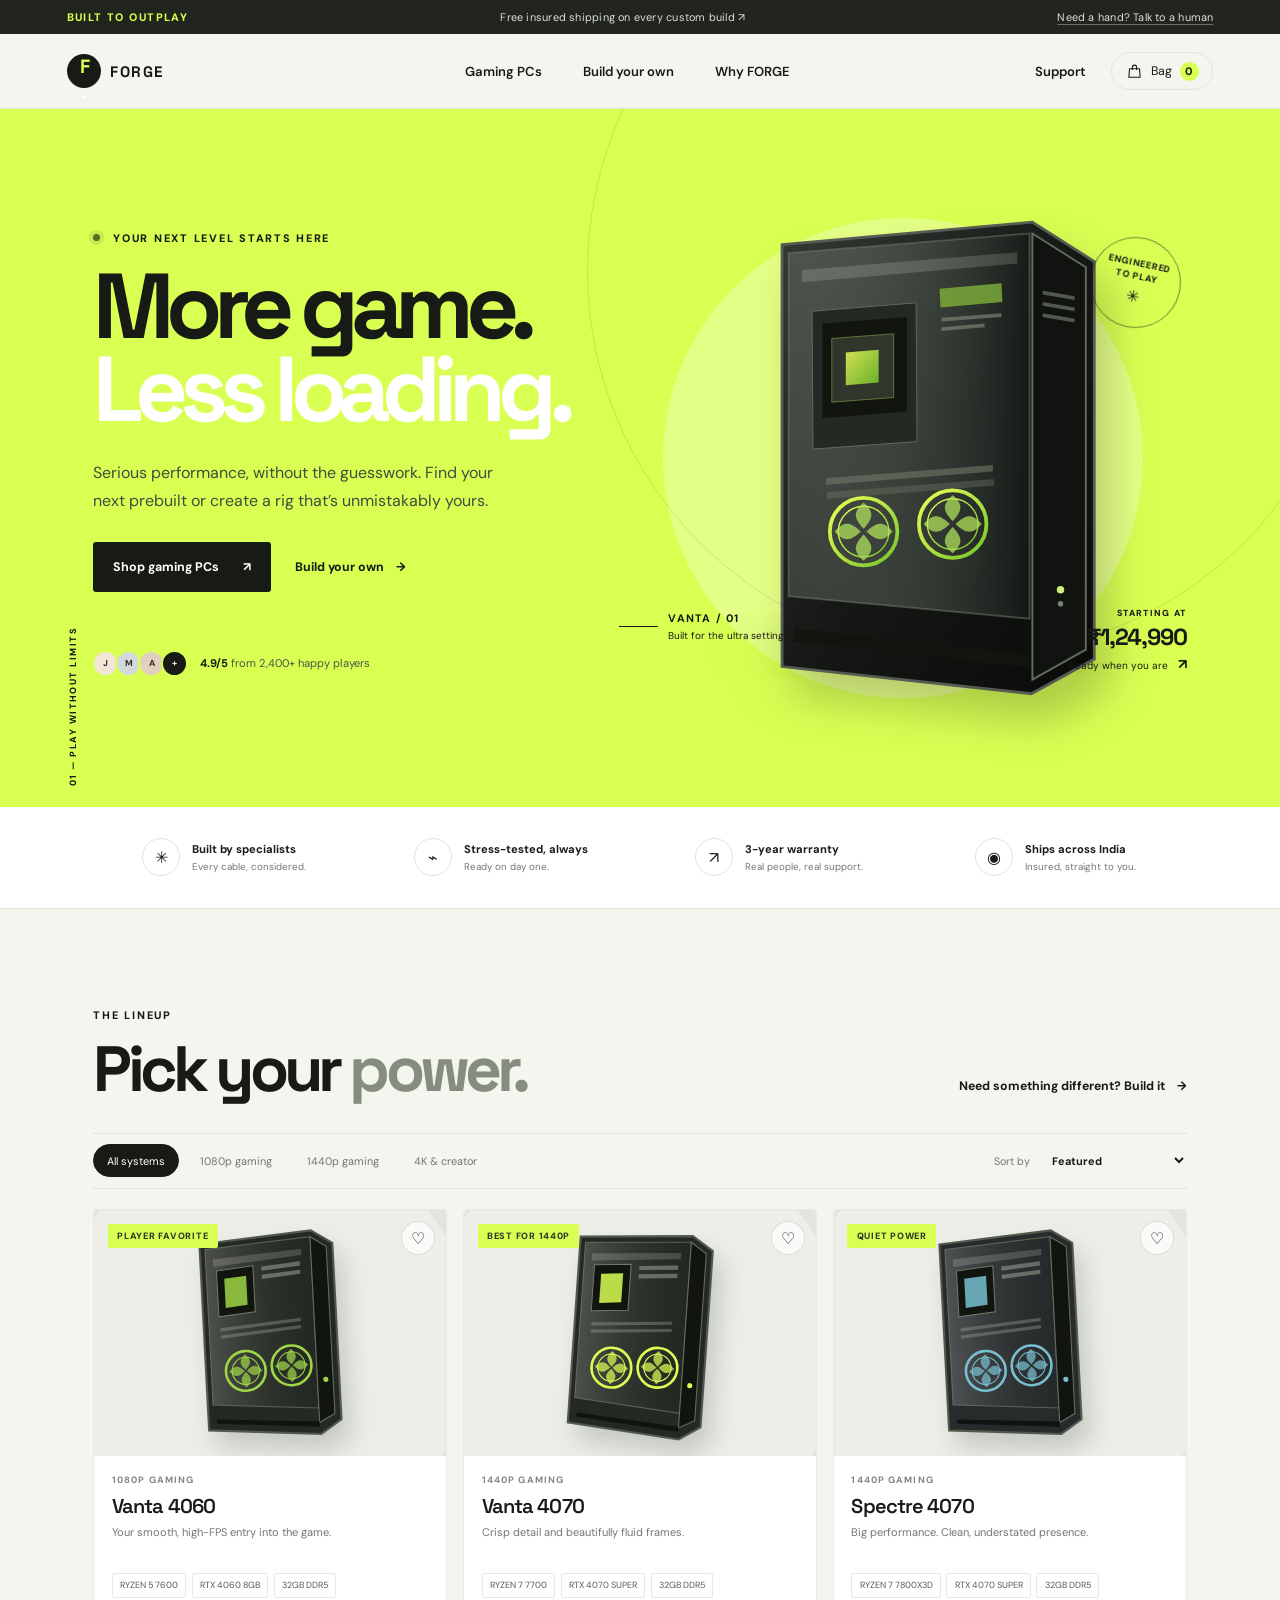
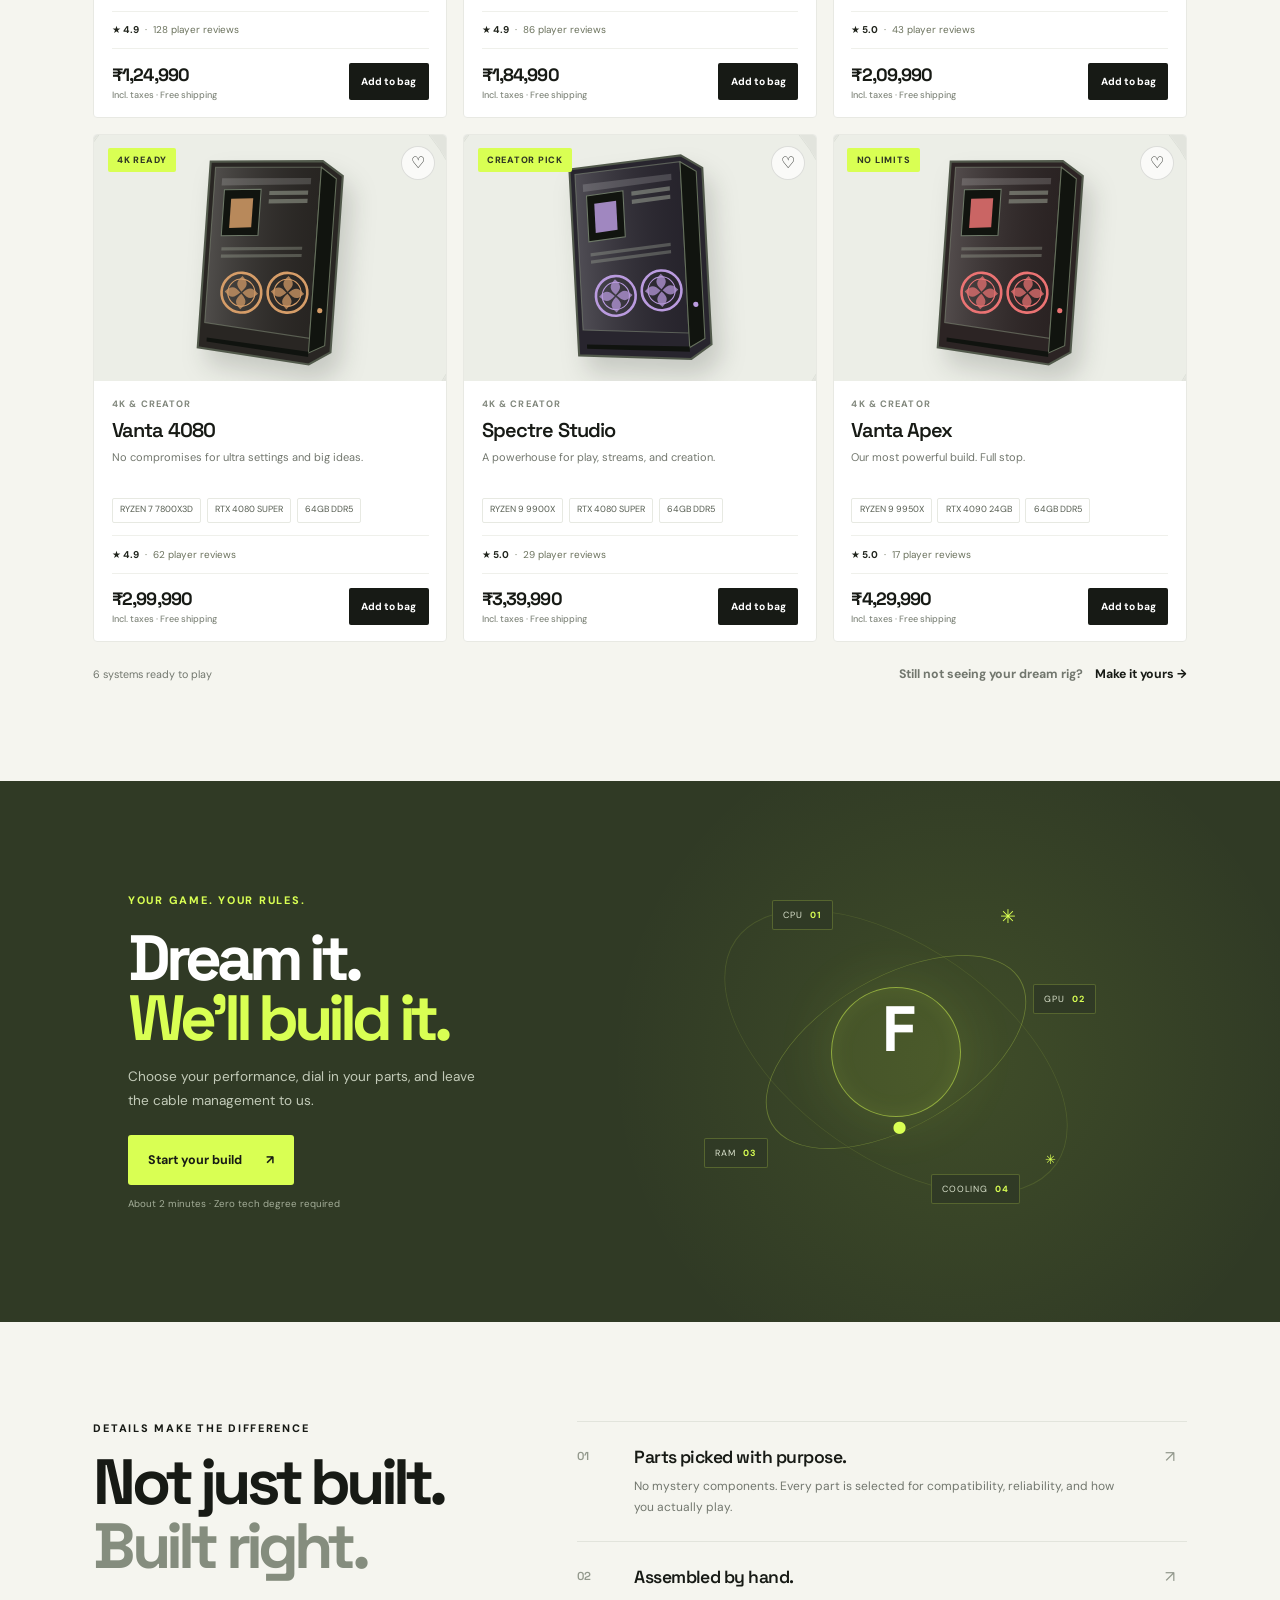
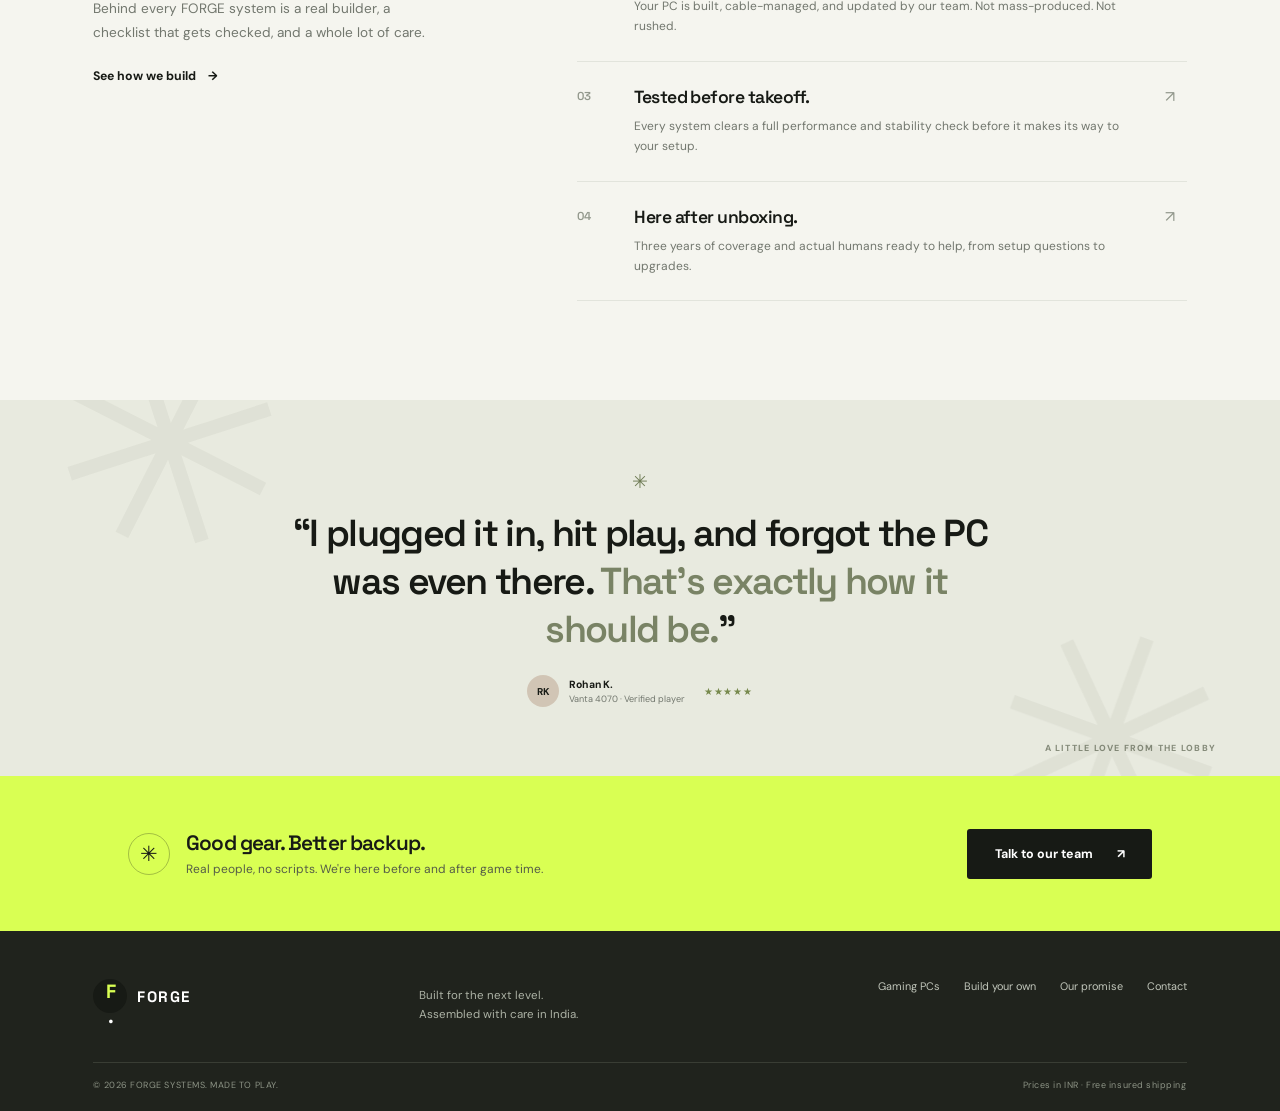
==== index.html @ 1b3af456 "Build FORGE custom PC storefront Co-authored-by: Copilot App <223556219+Copilot@users.noreply.github" ====
<!doctype html>
<html lang="en">
  <head>
    <meta charset="utf-8" />
    <meta name="viewport" content="width=device-width, initial-scale=1" />
    <meta name="theme-color" content="#10110f" />
    <meta name="description" content="Find your next-level gaming PC. Shop hand-built rigs or configure a custom build, expertly assembled and ready to play." />
    <title>FORGE — PCs built for your next level</title>
    <link rel="preconnect" href="https://fonts.googleapis.com" />
    <link rel="preconnect" href="https://fonts.gstatic.com" crossorigin />
    <link href="https://fonts.googleapis.com/css2?family=DM+Sans:wght@400;500;600;700;800&family=Space+Grotesk:wght@400;500;600;700&display=swap" rel="stylesheet" />
    <link rel="stylesheet" href="styles.css" />
    <script src="script.js" defer></script>
  </head>
  <body>
    <a class="skip-link" href="#main">Skip to content</a>
    <div class="announcement">
      <span>BUILT TO OUTPLAY</span>
      <span>Free insured shipping on every custom build <span aria-hidden="true">↗</span></span>
      <a href="#support">Need a hand? Talk to a human</a>
    </div>
    <header class="site-header">
      <div class="nav-shell">
        <a class="brand" href="#home" aria-label="Forge home"><span class="brand-symbol" aria-hidden="true">F<span>.</span></span><span>FORGE</span></a>
        <button class="menu-toggle icon-button" type="button" aria-expanded="false" aria-controls="primary-nav" aria-label="Open navigation"><span></span><span></span></button>
        <nav class="main-nav" id="primary-nav" aria-label="Main navigation">
          <a href="#systems">Gaming PCs</a>
          <a href="#builder">Build your own</a>
          <a href="#why-forge">Why FORGE</a>
        </nav>
        <div class="nav-actions">
          <a class="nav-support" href="#support">Support</a>
          <button class="cart-trigger" type="button" aria-label="Open shopping bag">
            <svg viewBox="0 0 24 24" aria-hidden="true"><path d="M5 8h14l1 12H4L5 8Z"/><path d="M9 9V6a3 3 0 0 1 6 0v3"/></svg>
            <span>Bag</span><span class="cart-count" aria-live="polite">0</span>
          </button>
        </div>
      </div>
    </header>

    <main id="main">
      <section class="hero" id="home">
        <div class="hero-copy">
          <p class="eyebrow"><span class="status-dot"></span> YOUR NEXT LEVEL STARTS HERE</p>
          <h1>More game.<br /><span>Less loading.</span></h1>
          <p class="hero-lead">Serious performance, without the guesswork. Find your next prebuilt or create a rig that’s unmistakably yours.</p>
          <div class="hero-actions">
            <a class="button button-dark" href="#systems">Shop gaming PCs <span aria-hidden="true">↗</span></a>
            <a class="text-link" href="#builder">Build your own <span aria-hidden="true">→</span></a>
          </div>
          <div class="hero-proof"><div class="avatar-stack" aria-hidden="true"><span>J</span><span>M</span><span>A</span><span>+</span></div><p><strong>4.9/5</strong> from 2,400+ happy players</p></div>
        </div>
        <div class="hero-art" aria-label="Illustration of the Forge Vanta gaming PC">
          <div class="art-stamp">ENGINEERED<br />TO PLAY<span>✳</span></div>
          <svg class="hero-tower" viewBox="0 0 550 560" role="img" aria-labelledby="tower-title">
            <title id="tower-title">A glass-sided gaming PC with vivid green-lit cooling fans</title>
            <defs>
              <linearGradient id="case" x1="0" x2="1" y1="0" y2="1"><stop stop-color="#363a35"/><stop offset=".5" stop-color="#151815"/><stop offset="1" stop-color="#090b09"/></linearGradient>
              <linearGradient id="glass" x1="0" x2="1"><stop stop-color="#a6b4a4" stop-opacity=".22"/><stop offset="1" stop-color="#151b17" stop-opacity=".72"/></linearGradient>
              <linearGradient id="glow" x1="0" x2="1" y1="0" y2="1"><stop stop-color="#efff57"/><stop offset="1" stop-color="#73c62b"/></linearGradient>
              <filter id="blur"><feGaussianBlur stdDeviation="24"/></filter>
            </defs>
            <ellipse cx="293" cy="480" rx="192" ry="28" fill="#99c832" opacity=".22" filter="url(#blur)"/>
            <g transform="translate(84 28)">
              <path d="M62 25 329 1l66 42v424l-67 37-266-29Z" fill="url(#case)" stroke="#565c53" stroke-width="3"/>
              <path d="m69 34 257-21v411L69 400Z" fill="url(#glass)" stroke="#778174" stroke-opacity=".48" stroke-width="2"/>
              <path d="m329 13 57 36v408l-57 32Z" fill="#10130f" stroke="#646b60" stroke-width="2"/>
              <path d="m83 52 230-19v12L83 65Z" fill="#e8f0df" opacity=".17"/>
              <path d="m94 96 111-9 1 148-111 8Z" fill="#232a24" stroke="#626d5f"/>
              <path d="m105 109 90-7v101l-90 7Z" fill="#11140f"/>
              <path d="m115 125 66-5v68l-66 5Z" fill="#30362b" stroke="#9cc352" stroke-opacity=".52"/>
              <path d="m130 140 35-3v35l-35 3Z" fill="url(#glow)" opacity=".85"/>
              <path d="m230 72 66-6 1 20-66 6Z" fill="#7fb23a" opacity=".8"/>
              <path d="m232 103 64-5v4l-64 5Zm0 10 46-4v4l-46 4Z" fill="#828b79" opacity=".62"/>
              <path d="m109 274 178-14v7l-178 14Z" fill="#777f6c" opacity=".55"/>
              <path d="m110 289 178-14v7l-178 14Z" fill="#777f6c" opacity=".35"/>
              <g fill="none" stroke="url(#glow)" stroke-width="4">
                <circle cx="149" cy="331" r="36"/><circle cx="149" cy="331" r="27" stroke-width="1.5"/>
                <circle cx="244" cy="323" r="36"/><circle cx="244" cy="323" r="27" stroke-width="1.5"/>
              </g>
              <g fill="#b4e65c" opacity=".72">
                <path d="M149 300c11 10 11 16 0 28-11-12-11-18 0-28Zm31 31c-10 11-16 11-28 0 12-11 18-11 28 0Zm-31 31c-11-10-11-16 0-28 11 12 11 18 0 28Zm-31-31c10-11 16-11 28 0-12 11-18 11-28 0Z"/>
                <path d="M244 292c11 10 11 16 0 28-11-12-11-18 0-28Zm31 31c-10 11-16 11-28 0 12-11 18-11 28 0Zm-31 31c-11-10-11-16 0-28 11 12 11 18 0 28Zm-31-31c10-11 16-11 28 0-12 11-18 11-28 0Z"/>
              </g>
              <path d="m340 74 34 6v4l-34-6Zm0 12 34 6v4l-34-6Zm0 12 34 6v4l-34-6Z" fill="#b7c2ad" opacity=".4"/>
              <circle cx="359" cy="393" r="4" fill="#ceef75"/><circle cx="359" cy="408" r="3" fill="#788071"/>
              <path d="m75 434 251 29v13L74 448Z" fill="#11140f"/>
            </g>
          </svg>
          <div class="hero-product-note"><span class="note-line"></span><div><strong>VANTA / 01</strong><small>Built for the ultra settings</small></div></div>
          <div class="hero-price"><small>STARTING AT</small><strong>₹1,24,990</strong><span>Ready when you are <b>↗</b></span></div>
        </div>
        <div class="hero-index" aria-hidden="true">01 — PLAY WITHOUT LIMITS</div>
      </section>

      <section class="benefits" aria-label="Shopping benefits">
        <div><span class="benefit-icon">✳</span><p><strong>Built by specialists</strong><small>Every cable, considered.</small></p></div>
        <div><span class="benefit-icon">⌁</span><p><strong>Stress-tested, always</strong><small>Ready on day one.</small></p></div>
        <div><span class="benefit-icon">↗</span><p><strong>3-year warranty</strong><small>Real people, real support.</small></p></div>
        <div><span class="benefit-icon">◉</span><p><strong>Ships across India</strong><small>Insured, straight to you.</small></p></div>
      </section>

      <section class="systems section-pad" id="systems">
        <div class="section-top">
          <div><p class="eyebrow">THE LINEUP</p><h2>Pick your <span>power.</span></h2></div>
          <a href="#builder" class="text-link">Need something different? Build it <span aria-hidden="true">→</span></a>
        </div>
        <div class="catalog-controls">
          <div class="filter-list" role="group" aria-label="Filter PCs by use">
            <button class="filter-chip is-active" type="button" data-filter="all" aria-pressed="true">All systems</button>
            <button class="filter-chip" type="button" data-filter="1080p" aria-pressed="false">1080p gaming</button>
            <button class="filter-chip" type="button" data-filter="1440p" aria-pressed="false">1440p gaming</button>
            <button class="filter-chip" type="button" data-filter="4k" aria-pressed="false">4K & creator</button>
          </div>
          <label class="sort-control">Sort by
            <select id="sort-products" aria-label="Sort products">
              <option value="featured">Featured</option><option value="price-low">Price: low to high</option><option value="price-high">Price: high to low</option>
            </select>
          </label>
        </div>
        <div class="product-grid" id="product-grid" aria-live="polite"></div>
        <div class="catalog-bottom"><span id="product-count"></span><a href="#builder" class="text-link">Still not seeing your dream rig? <strong>Make it yours →</strong></a></div>
      </section>

      <section class="builder-banner" id="builder">
        <div class="builder-copy"><p class="eyebrow">YOUR GAME. YOUR RULES.</p><h2>Dream it.<br /><span>We’ll build it.</span></h2><p>Choose your performance, dial in your parts, and leave the cable management to us.</p><button class="button button-lime" type="button" id="open-builder">Start your build <span aria-hidden="true">↗</span></button><small>About 2 minutes · Zero tech degree required</small></div>
        <div class="builder-visual" aria-hidden="true"><div class="builder-orbit orbit-a"></div><div class="builder-orbit orbit-b"></div><div class="builder-core">F<span>.</span></div><span class="orbit-label label-cpu">CPU <b>01</b></span><span class="orbit-label label-gpu">GPU <b>02</b></span><span class="orbit-label label-ram">RAM <b>03</b></span><span class="orbit-label label-cooling">COOLING <b>04</b></span><div class="builder-cross cross-a">✳</div><div class="builder-cross cross-b">✳</div></div>
      </section>

      <section class="why section-pad" id="why-forge">
        <div class="why-heading"><p class="eyebrow">DETAILS MAKE THE DIFFERENCE</p><h2>Not just built.<br /><span>Built right.</span></h2><p>Behind every FORGE system is a real builder, a checklist that gets checked, and a whole lot of care.</p><a class="text-link" href="#support">See how we build <span aria-hidden="true">→</span></a></div>
        <div class="why-steps">
          <article><span class="step-num">01</span><div><h3>Parts picked with purpose.</h3><p>No mystery components. Every part is selected for compatibility, reliability, and how you actually play.</p></div><span class="step-mark">↗</span></article>
          <article><span class="step-num">02</span><div><h3>Assembled by hand.</h3><p>Your PC is built, cable-managed, and updated by our team. Not mass-produced. Not rushed.</p></div><span class="step-mark">↗</span></article>
          <article><span class="step-num">03</span><div><h3>Tested before takeoff.</h3><p>Every system clears a full performance and stability check before it makes its way to your setup.</p></div><span class="step-mark">↗</span></article>
          <article><span class="step-num">04</span><div><h3>Here after unboxing.</h3><p>Three years of coverage and actual humans ready to help, from setup questions to upgrades.</p></div><span class="step-mark">↗</span></article>
        </div>
      </section>

      <section class="quote-band"><span class="quote-star">✳</span><blockquote>“I plugged it in, hit play, and forgot the PC was even there. <em>That’s exactly how it should be.</em>”</blockquote><div class="quote-byline"><span class="quote-avatar">RK</span><span><strong>Rohan K.</strong><small>Vanta 4070 · Verified player</small></span><span class="quote-rating">★★★★★</span></div><span class="quote-count">A LITTLE LOVE FROM THE LOBBY</span></section>

      <section class="support-strip" id="support"><div><span class="support-icon">✳</span><div><h2>Good gear. Better backup.</h2><p>Real people, no scripts. We're here before and after game time.</p></div></div><a href="mailto:hello@forgepc.in" class="button button-dark">Talk to our team <span aria-hidden="true">↗</span></a></section>
    </main>

    <footer class="site-footer"><div class="footer-main"><a class="brand footer-brand" href="#home"><span class="brand-symbol">F<span>.</span></span><span>FORGE</span></a><p>Built for the next level.<br />Assembled with care in India.</p><div class="footer-links"><a href="#systems">Gaming PCs</a><a href="#builder">Build your own</a><a href="#why-forge">Our promise</a><a href="mailto:hello@forgepc.in">Contact</a></div></div><div class="footer-bottom"><span>© <span id="year"></span> FORGE SYSTEMS. MADE TO PLAY.</span><span>Prices in INR · Free insured shipping</span></div></footer>

    <dialog class="builder-dialog" id="builder-dialog" aria-labelledby="builder-title">
      <form method="dialog" class="dialog-head"><div><p class="eyebrow">THE CUSTOM CONFIGURATOR</p><h2 id="builder-title">Let’s make your rig.</h2></div><button class="icon-button dialog-close" aria-label="Close custom builder" value="close">×</button></form>
      <form class="builder-form" id="builder-form">
        <label class="config-field">What are you playing?
          <select name="use"><option value="1080p">1080p gaming</option><option value="1440p" selected>1440p gaming</option><option value="4k">4K gaming & creation</option></select>
        </label>
        <label class="config-field">Choose your processor
          <select name="cpu"><option value="0">AMD Ryzen 5 7600</option><option value="16000">AMD Ryzen 7 7800X3D (+₹16,000)</option><option value="32000">AMD Ryzen 9 9900X (+₹32,000)</option></select>
        </label>
        <label class="config-field">Choose your graphics card
          <select name="gpu"><option value="0">GeForce RTX 4060 8GB</option><option value="25000">GeForce RTX 4070 SUPER 12GB (+₹25,000)</option><option value="60000">GeForce RTX 4080 SUPER 16GB (+₹60,000)</option></select>
        </label>
        <label class="config-field">Memory
          <select name="ram"><option value="0">32GB DDR5</option><option value="9000">64GB DDR5 (+₹9,000)</option></select>
        </label>
        <div class="builder-total"><span>Estimated build price<small>Includes assembly & 3-year warranty</small></span><strong id="builder-total">₹1,24,990</strong></div>
        <button class="button button-dark builder-submit" type="submit">Add custom build to bag <span aria-hidden="true">↗</span></button>
      </form>
    </dialog>
    <dialog class="cart-dialog" id="cart-dialog" aria-labelledby="cart-title">
      <div class="cart-head"><div><p class="eyebrow">YOUR NEXT LEVEL</p><h2 id="cart-title">Your bag <span class="cart-count">0</span></h2></div><button class="icon-button cart-close" type="button" aria-label="Close shopping bag">×</button></div>
      <div class="cart-items" id="cart-items"></div>
      <div class="cart-empty" id="cart-empty"><span>✳</span><h3>Your next rig goes here.</h3><p>Make your pick, or build one that’s all yours.</p><a class="text-link cart-browse" href="#systems">Browse the lineup <span aria-hidden="true">→</span></a></div>
      <div class="cart-footer" id="cart-footer"><div class="cart-subtotal"><span>Estimated total</span><strong id="cart-total">₹0</strong></div><p>Shipping & final configuration confirmed at checkout.</p><button class="button button-dark checkout-button" type="button" id="checkout-button">Request a build quote <span aria-hidden="true">↗</span></button><small>No payment collected on this demo storefront.</small></div>
    </dialog>
    <div class="toast" role="status" aria-live="polite"></div>
    <div class="dialog-backdrop" hidden></div>
  </body>
</html>
---- styles.css ----
:root {
  color-scheme: light;
  --ink: #171a15;
  --muted: #72776e;
  --paper: #f5f5ef;
  --white: #fff;
  --line: #e2e4dc;
  --lime: #d9ff53;
  --forest: #303a25;
  --font-body: "DM Sans", sans-serif;
  --font-display: "Space Grotesk", sans-serif;
  font-family: var(--font-body);
  color: var(--ink);
  background: var(--paper);
  font-synthesis: none;
  text-rendering: optimizeLegibility;
}

* { box-sizing: border-box; }
html { scroll-behavior: smooth; scroll-padding-top: 90px; }
body { margin: 0; min-width: 320px; }
body.dialog-open { overflow: hidden; }
a { color: inherit; text-decoration: none; }
button, select { font: inherit; }
button { color: inherit; }
svg { display: block; }
::selection { color: var(--ink); background: var(--lime); }
.skip-link { position: absolute; top: -50px; left: 1rem; z-index: 100; padding: .8rem 1rem; background: var(--lime); }
.skip-link:focus { top: 1rem; }
.announcement { min-height: 34px; padding: 0 5.2%; display: flex; align-items: center; justify-content: space-between; gap: 1rem; color: #dce1d5; background: #22251e; font-size: .68rem; letter-spacing: .02em; }
.announcement > span:first-child { color: var(--lime); font-weight: 800; letter-spacing: .13em; }
.announcement a { text-decoration: underline; text-decoration-color: #69705f; text-underline-offset: 3px; }
.site-header { position: sticky; top: 0; z-index: 20; background: rgba(245,245,239,.95); border-bottom: 1px solid rgba(23,26,21,.08); backdrop-filter: blur(16px); }
.nav-shell { width: min(1320px, calc(100% - 10.4%)); min-height: 74px; margin: auto; display: flex; align-items: center; justify-content: space-between; gap: 2rem; }
.brand { display: inline-flex; align-items: center; gap: .6rem; font: 700 .95rem var(--font-display); letter-spacing: .1em; }
.brand-symbol { width: 34px; height: 34px; display: grid; place-items: center; position: relative; border-radius: 50%; background: var(--ink); color: var(--lime); font: 700 1.2rem var(--font-display); letter-spacing: -.1em; }
.brand-symbol > span { color: #fff; }
.main-nav, .nav-actions { display: flex; align-items: center; }
.main-nav { gap: clamp(1.5rem, 3.2vw, 3.2rem); margin-left: 5%; }
.main-nav a, .nav-support { font-size: .82rem; font-weight: 600; transition: opacity .2s ease; }
.main-nav a:hover, .nav-support:hover { opacity: .55; }
.nav-actions { gap: 1.6rem; }
.cart-trigger { display: inline-flex; align-items: center; gap: .5rem; padding: .55rem .85rem; border: 1px solid var(--line); border-radius: 99px; background: transparent; font-size: .77rem; cursor: pointer; }
.cart-trigger svg { width: 17px; fill: none; stroke: currentColor; stroke-width: 1.5; stroke-linecap: round; stroke-linejoin: round; }
.cart-count { width: 19px; height: 19px; display: inline-grid; place-items: center; border-radius: 50%; background: var(--lime); color: var(--ink); font-size: .68rem; font-weight: 800; }
.icon-button { width: 42px; height: 42px; display: inline-grid; place-items: center; border: 1px solid var(--line); border-radius: 50%; background: transparent; cursor: pointer; font-size: 1.5rem; line-height: 1; }
.menu-toggle { display: none; }
.hero { min-height: 625px; padding: 5.4rem max(7.3%, calc((100vw - 1320px)/2)); position: relative; display: grid; grid-template-columns: 1fr 1.08fr; align-items: center; overflow: hidden; background: var(--lime); }
.hero::after { content: ""; width: 60vw; height: 60vw; max-width: 850px; max-height: 850px; position: absolute; right: -6%; top: -32%; border: 1px solid rgba(23,26,21,.11); border-radius: 50%; pointer-events: none; }
.hero-copy { max-width: 520px; position: relative; z-index: 2; padding: 1.5rem 0 2rem; }
.eyebrow { margin: 0 0 1.2rem; font-size: .68rem; line-height: 1.4; font-weight: 800; letter-spacing: .16em; }
.status-dot { width: 7px; height: 7px; display: inline-block; margin: 0 .5rem .05rem 0; border-radius: 50%; background: #596d26; box-shadow: 0 0 0 4px rgba(69,88,29,.13); }
h1, h2, h3, p { margin-top: 0; }
.hero h1 { margin: 0; font: 700 clamp(3.9rem, 7.2vw, 7.2rem)/.9 var(--font-display); letter-spacing: -.09em; }
.hero h1 span { color: #fff; }
.hero-lead { max-width: 410px; margin: 1.75rem 0 1.7rem; font-size: 1rem; line-height: 1.75; color: #454b3c; }
.hero-actions { display: flex; flex-wrap: wrap; align-items: center; gap: 1.5rem; }
.button { min-height: 50px; display: inline-flex; align-items: center; justify-content: center; gap: 1.5rem; padding: .8rem 1.25rem; border: 0; border-radius: 3px; font-size: .78rem; font-weight: 700; cursor: pointer; transition: transform .2s ease, background .2s ease, box-shadow .2s ease; }
.button:hover { transform: translateY(-2px); }
.button-dark { background: var(--ink); color: #fff; }
.button-dark:hover { background: #343a30; box-shadow: 0 10px 25px rgba(23,26,21,.16); }
.button-lime { background: var(--lime); color: var(--ink); }
.button-lime:hover { background: #e5ff8a; }
.text-link { display: inline-flex; align-items: center; gap: .7rem; font-size: .77rem; font-weight: 700; }
.text-link span { transition: transform .2s ease; }
.text-link:hover span { transform: translateX(4px); }
.hero-proof { display: flex; align-items: center; gap: .7rem; margin-top: 3.6rem; }
.avatar-stack { display: flex; padding-left: 3px; }
.avatar-stack span { width: 27px; height: 27px; display: grid; place-items: center; margin-left: -4px; border: 2px solid var(--lime); border-radius: 50%; background: #f2e6d7; color: #333; font-size: .55rem; font-weight: 800; }
.avatar-stack span:nth-child(2) { background: #d4d9dc; }
.avatar-stack span:nth-child(3) { background: #e2cfbd; }
.avatar-stack span:last-child { background: var(--ink); color: #fff; }
.hero-proof p { margin: 0; font-size: .7rem; color: #505647; }
.hero-proof strong { color: var(--ink); }
.hero-art { height: 100%; min-height: 440px; position: relative; display: grid; place-items: center; }
.hero-art::before { content: ""; position: absolute; width: min(85%, 480px); aspect-ratio: 1; border-radius: 50%; background: rgba(255,255,255,.29); }
.hero-tower { width: min(100%, 520px); max-height: 525px; position: relative; z-index: 1; filter: drop-shadow(15px 28px 20px rgba(23,26,21,.22)); animation: tower-enter .8s both cubic-bezier(.2,.8,.2,1); }
.art-stamp { position: absolute; top: 8%; right: 1%; z-index: 2; width: 91px; height: 91px; display: grid; place-content: center; border: 1px solid rgba(23,26,21,.55); border-radius: 50%; text-align: center; font-size: .57rem; line-height: 1.45; font-weight: 800; letter-spacing: .08em; transform: rotate(12deg); }
.art-stamp span { margin-top: .1rem; font-size: 1rem; }
.hero-product-note { position: absolute; left: 0; bottom: 15%; z-index: 2; display: flex; align-items: center; gap: .65rem; }
.note-line { width: 39px; height: 1px; background: var(--ink); }
.hero-product-note strong, .hero-product-note small { display: block; }
.hero-product-note strong { font-size: .68rem; letter-spacing: .11em; }
.hero-product-note small { margin-top: .2rem; font-size: .62rem; }
.hero-price { position: absolute; right: 0; bottom: 9%; z-index: 2; display: grid; gap: .2rem; text-align: right; }
.hero-price small { font-size: .55rem; font-weight: 800; letter-spacing: .15em; }
.hero-price strong { font: 700 1.45rem var(--font-display); letter-spacing: -.05em; }
.hero-price > span { font-size: .63rem; }
.hero-price b { margin-left: .4rem; font-size: .9rem; }
.hero-index { position: absolute; bottom: 1.3rem; left: 5.2%; z-index: 2; font-size: .57rem; font-weight: 800; letter-spacing: .16em; writing-mode: vertical-rl; transform: rotate(180deg); }
.benefits { min-height: 102px; display: grid; grid-template-columns: repeat(4, 1fr); align-items: center; gap: 1rem; padding: 1.3rem max(7.3%, calc((100vw - 1320px)/2)); border-bottom: 1px solid var(--line); background: #fff; }
.benefits > div { display: flex; align-items: center; justify-content: center; gap: .75rem; }
.benefit-icon { width: 38px; height: 38px; display: grid; place-items: center; border: 1px solid var(--line); border-radius: 50%; font-size: 1rem; }
.benefits p, .benefits strong, .benefits small { display: block; margin: 0; }
.benefits strong { font-size: .7rem; }
.benefits small { margin-top: .25rem; color: var(--muted); font-size: .61rem; }
.section-pad { padding: 6.2rem max(7.3%, calc((100vw - 1320px)/2)); }
.systems { background: var(--paper); }
.section-top { display: flex; align-items: end; justify-content: space-between; gap: 2rem; margin-bottom: 2rem; }
.section-top h2, .why h2 { margin: 0; font: 700 clamp(2.6rem, 5vw, 4rem)/1 var(--font-display); letter-spacing: -.075em; }
.section-top h2 span, .why h2 span { color: #858d7e; }
.section-top .eyebrow, .why .eyebrow { margin-bottom: .85rem; }
.section-top > .text-link { margin-bottom: .4rem; }
.catalog-controls { min-height: 52px; display: flex; justify-content: space-between; align-items: center; gap: 1rem; padding: .65rem 0; margin-bottom: 1.3rem; border-block: 1px solid var(--line); }
.filter-list { display: flex; flex-wrap: wrap; gap: .45rem; }
.filter-chip { padding: .53rem .8rem; border: 1px solid transparent; border-radius: 99px; background: transparent; color: #71776c; font-size: .68rem; cursor: pointer; transition: all .18s ease; }
.filter-chip:hover { border-color: #bfc5b5; color: var(--ink); }
.filter-chip.is-active { border-color: var(--ink); background: var(--ink); color: #fff; }
.sort-control { display: flex; align-items: center; gap: .6rem; color: var(--muted); font-size: .67rem; white-space: nowrap; }
.sort-control select { padding: .45rem 1.5rem .45rem .5rem; border: 0; background: transparent; color: var(--ink); font-size: .68rem; font-weight: 700; cursor: pointer; }
.product-grid { display: grid; grid-template-columns: repeat(3, minmax(0, 1fr)); gap: 1rem; }
.product-card { min-width: 0; overflow: hidden; border: 1px solid #e8e9e3; border-radius: 4px; background: #fff; transition: transform .25s ease, box-shadow .25s ease; animation: card-enter .4s both; }
.product-card:hover { transform: translateY(-4px); box-shadow: 0 16px 32px rgba(23,26,21,.07); }
.product-art { height: 246px; position: relative; overflow: hidden; display: grid; place-items: center; background: #eceee7; }
.product-art::before { content: ""; position: absolute; inset: auto auto -40% -12%; width: 120%; aspect-ratio: 1; border: 1px solid rgba(25,30,22,.07); border-radius: 50%; box-shadow: 0 0 0 33px rgba(25,30,22,.025), 0 0 0 66px rgba(25,30,22,.02); }
.product-svg { width: 210px; height: 230px; position: relative; z-index: 1; filter: drop-shadow(9px 16px 12px rgba(18,23,16,.17)); transition: transform .35s ease; }
.product-card:hover .product-svg { transform: translateY(-5px) scale(1.025); }
.product-tag { position: absolute; top: .85rem; left: .85rem; z-index: 2; padding: .37rem .58rem; border-radius: 2px; background: var(--lime); color: #2f3624; font-size: .57rem; font-weight: 800; letter-spacing: .08em; }
.favorite-button { width: 34px; height: 34px; position: absolute; top: .7rem; right: .7rem; z-index: 2; display: grid; place-items: center; border: 1px solid rgba(23,26,21,.13); border-radius: 50%; background: rgba(255,255,255,.72); font-size: 1rem; cursor: pointer; }
.favorite-button[aria-pressed="true"] { color: #b43c39; }
.product-info { padding: 1.1rem 1.1rem 1rem; }
.product-category { margin-bottom: .42rem; color: #81877c; font-size: .58rem; font-weight: 700; letter-spacing: .12em; text-transform: uppercase; }
.product-info h3 { margin-bottom: .35rem; font: 600 1.25rem var(--font-display); letter-spacing: -.045em; }
.product-description { min-height: 37px; margin-bottom: .75rem; color: var(--muted); font-size: .69rem; line-height: 1.55; }
.product-specs { display: flex; flex-wrap: wrap; gap: .35rem; min-height: 25px; }
.product-specs span { padding: .3rem .45rem; border: 1px solid #e7e9e2; border-radius: 2px; color: #555c50; font-size: .56rem; }
.product-rating { margin-top: .8rem; padding-top: .7rem; border-top: 1px solid #eff0eb; color: #6b725d; font-size: .62rem; }
.product-rating strong { color: #20241c; }
.product-bottom { display: flex; align-items: center; justify-content: space-between; gap: .5rem; padding-top: .85rem; margin-top: .75rem; border-top: 1px solid #eff0eb; }
.product-price { font: 700 1.12rem var(--font-display); letter-spacing: -.05em; }
.product-price small { display: block; margin-top: .18rem; color: #81877c; font: 500 .57rem var(--font-body); letter-spacing: 0; }
.add-to-cart { min-height: 37px; padding: .6rem .78rem; border: 0; border-radius: 2px; background: var(--ink); color: white; font-size: .64rem; font-weight: 700; cursor: pointer; transition: background .2s; }
.add-to-cart:hover { background: #46513a; }
.catalog-bottom { display: flex; align-items: center; justify-content: space-between; gap: 1rem; padding-top: 1.5rem; color: var(--muted); font-size: .67rem; }
.catalog-bottom strong { color: var(--ink); }
.builder-banner { min-height: 425px; position: relative; display: grid; grid-template-columns: 1fr 1fr; align-items: center; overflow: hidden; padding: 4.4rem max(10%, calc((100vw - 1160px)/2)); background: var(--forest); color: #fff; }
.builder-banner::before { content: ""; position: absolute; inset: 0; background: radial-gradient(circle at 75% 52%, rgba(190,232,71,.11), transparent 35%); pointer-events: none; }
.builder-copy { position: relative; z-index: 2; max-width: 430px; }
.builder-copy .eyebrow { color: var(--lime); }
.builder-copy h2 { margin: 0 0 1rem; font: 700 clamp(3rem, 5vw, 5rem)/.95 var(--font-display); letter-spacing: -.08em; }
.builder-copy h2 span { color: var(--lime); }
.builder-copy > p:not(.eyebrow) { max-width: 370px; margin-bottom: 1.4rem; color: #c3cbb9; font-size: .85rem; line-height: 1.75; }
.builder-copy > small { display: block; margin-top: .75rem; color: #a3ad98; font-size: .61rem; }
.builder-visual { width: min(100%, 400px); aspect-ratio: 1; position: relative; justify-self: center; display: grid; place-items: center; }
.builder-orbit { position: absolute; width: 72%; aspect-ratio: 1; border: 1px solid rgba(217,255,83,.28); border-radius: 50%; transform: rotate(-30deg) scaleY(.52); }
.orbit-b { width: 98%; border-color: rgba(217,255,83,.12); transform: rotate(35deg) scaleY(.54); }
.builder-core { width: 130px; height: 130px; display: grid; place-items: center; border: 1px solid rgba(217,255,83,.5); border-radius: 50%; background: rgba(217,255,83,.08); box-shadow: 0 0 60px rgba(217,255,83,.12), inset 0 0 25px rgba(217,255,83,.08); color: #fff; font: 700 4rem var(--font-display); letter-spacing: -.1em; }
.builder-core span { color: var(--lime); }
.orbit-label { position: absolute; z-index: 2; display: flex; gap: .45rem; padding: .5rem .65rem; border: 1px solid rgba(217,255,83,.22); border-radius: 2px; background: #303a25; color: #dce4cf; font-size: .56rem; letter-spacing: .09em; }
.orbit-label b { color: var(--lime); }
.label-cpu { top: 12%; left: 19%; }.label-gpu { top: 33%; right: 0; }.label-ram { bottom: 21%; left: 2%; }.label-cooling { bottom: 12%; right: 19%; }
.builder-cross { position: absolute; color: var(--lime); font-size: 1.2rem; }.cross-a { top: 13%; right: 20%; }.cross-b { bottom: 21%; right: 10%; font-size: .8rem; }
.why { display: grid; grid-template-columns: .8fr 1.2fr; gap: 7%; align-items: start; background: var(--paper); }
.why-heading { position: sticky; top: 130px; }
.why-heading > p:not(.eyebrow) { max-width: 340px; margin: 1.2rem 0; color: var(--muted); font-size: .85rem; line-height: 1.75; }
.why-steps article { display: grid; grid-template-columns: 40px 1fr 22px; align-items: start; gap: 1.1rem; padding: 1.5rem 0; border-top: 1px solid var(--line); }
.why-steps article:last-child { border-bottom: 1px solid var(--line); }
.step-num { padding-top: .2rem; color: #92988c; font: 600 .72rem var(--font-display); }
.why-steps h3 { margin-bottom: .5rem; font: 600 1.1rem var(--font-display); letter-spacing: -.03em; }
.why-steps p { max-width: 490px; margin: 0; color: var(--muted); font-size: .75rem; line-height: 1.7; }
.step-mark { color: #92988c; }
.quote-band { min-height: 295px; position: relative; display: flex; flex-direction: column; align-items: center; justify-content: center; padding: 4.3rem 1.5rem; overflow: hidden; background: #e8eadf; text-align: center; }
.quote-band::before, .quote-band::after { content: "✳"; position: absolute; color: rgba(60,72,45,.05); font-size: 18rem; line-height: 1; }
.quote-band::before { top: -6rem; left: 4%; transform: rotate(-18deg); }.quote-band::after { right: 4%; bottom: -7rem; transform: rotate(20deg); }
.quote-star { color: #6e7b54; font-size: 1.2rem; }
.quote-band blockquote { max-width: 720px; margin: .9rem 0 1.4rem; font: 600 clamp(1.55rem, 3vw, 2.35rem)/1.28 var(--font-display); letter-spacing: -.045em; }
.quote-band blockquote em { color: #798365; font-style: normal; }
.quote-byline { display: flex; align-items: center; gap: .6rem; text-align: left; }
.quote-avatar { width: 32px; height: 32px; display: grid; place-items: center; border-radius: 50%; background: #d1c5b5; font-size: .62rem; font-weight: 700; }
.quote-byline strong, .quote-byline small { display: block; }.quote-byline strong { font-size: .65rem; }.quote-byline small { margin-top: .15rem; color: var(--muted); font-size: .57rem; }
.quote-rating { margin-left: .6rem; color: #77894d; font-size: .65rem; letter-spacing: .08em; }
.quote-count { position: absolute; right: 5%; bottom: 1.4rem; color: #858b7a; font-size: .55rem; font-weight: 800; letter-spacing: .14em; }
.support-strip { min-height: 155px; display: flex; align-items: center; justify-content: space-between; gap: 2rem; padding: 2.4rem max(10%, calc((100vw - 1160px)/2)); background: var(--lime); }
.support-strip > div { display: flex; align-items: center; gap: 1rem; }
.support-icon { width: 42px; height: 42px; display: grid; place-items: center; border: 1px solid rgba(23,26,21,.28); border-radius: 50%; font-size: 1.3rem; }
.support-strip h2 { margin: 0 0 .35rem; font: 600 1.3rem var(--font-display); letter-spacing: -.04em; }
.support-strip p { margin: 0; color: #555d48; font-size: .75rem; }
.support-strip .button { min-width: 185px; }
.site-footer { padding: 3rem max(7.3%, calc((100vw - 1320px)/2)) 1.3rem; background: #20231d; color: white; }
.footer-main { display: grid; grid-template-columns: 1fr 1fr 1.5fr; align-items: start; gap: 2rem; padding-bottom: 2.3rem; }
.footer-brand { justify-self: start; }
.footer-main > p { margin: .4rem 0 0; color: #acb2a5; font-size: .72rem; line-height: 1.7; }
.footer-links { display: flex; flex-wrap: wrap; justify-content: flex-end; gap: .6rem 1.5rem; }
.footer-links a { color: #c1c6bb; font-size: .68rem; }
.footer-links a:hover { color: var(--lime); }
.footer-bottom { display: flex; justify-content: space-between; gap: 1rem; padding-top: 1rem; border-top: 1px solid #393d34; color: #8d9486; font-size: .56rem; letter-spacing: .06em; }

dialog { color: var(--ink); }
.builder-dialog { width: min(540px, calc(100% - 2rem)); max-width: none; max-height: min(92vh, 800px); padding: 0; overflow-y: auto; border: 0; border-radius: 5px; background: var(--paper); box-shadow: 0 25px 90px rgba(0,0,0,.28); }
.builder-dialog::backdrop, .cart-dialog::backdrop { background: rgba(15,18,13,.55); backdrop-filter: blur(3px); }
.dialog-head, .cart-head { display: flex; align-items: start; justify-content: space-between; gap: 1rem; padding: 1.6rem 1.7rem 1.2rem; }
.dialog-head .eyebrow, .cart-head .eyebrow { margin-bottom: .55rem; color: #68715b; }
.dialog-head h2, .cart-head h2 { margin: 0; font: 600 1.7rem var(--font-display); letter-spacing: -.06em; }
.dialog-close, .cart-close { font-size: 1.3rem; }
.builder-form { display: grid; gap: 1rem; padding: .4rem 1.7rem 1.7rem; }
.config-field { display: grid; gap: .45rem; font-size: .7rem; font-weight: 700; }
.config-field select { width: 100%; min-height: 45px; padding: .65rem .75rem; border: 1px solid #dcdfd6; border-radius: 2px; background: #fff; color: var(--ink); font-size: .76rem; }
.builder-total { display: flex; justify-content: space-between; align-items: center; gap: 1rem; padding: 1rem 0 .35rem; border-top: 1px solid var(--line); font-size: .72rem; font-weight: 700; }
.builder-total small { display: block; margin-top: .3rem; color: var(--muted); font-size: .6rem; font-weight: 400; }
.builder-total strong { font: 700 1.35rem var(--font-display); white-space: nowrap; }
.builder-submit { width: 100%; }
.cart-dialog { width: min(470px, 100%); max-width: none; height: 100%; max-height: 100dvh; position: fixed; inset: 0 0 0 auto; margin: 0; padding: 0; overflow: auto; border: 0; border-radius: 0; background: var(--paper); box-shadow: -20px 0 70px rgba(0,0,0,.15); }
.cart-head { padding: 1.5rem 1.5rem 1rem; border-bottom: 1px solid var(--line); }
.cart-head h2 { display: flex; align-items: center; gap: .6rem; }
.cart-items { padding: 0 1.5rem; }
.cart-row { display: grid; grid-template-columns: 62px 1fr auto; align-items: center; gap: .85rem; padding: 1rem 0; border-bottom: 1px solid var(--line); }
.cart-thumb { width: 62px; height: 66px; display: grid; place-items: center; overflow: hidden; background: #e8eadf; }
.cart-thumb svg { width: 53px; height: 60px; }
.cart-item-name { margin: 0 0 .22rem; font: 600 .85rem var(--font-display); }
.cart-item-price { margin: 0; color: var(--muted); font-size: .67rem; }
.cart-item-specs { margin: .35rem 0 0; color: var(--muted); font-size: .57rem; line-height: 1.5; }
.cart-row-total { font: 600 .77rem var(--font-display); white-space: nowrap; }
.quantity-control { display: flex; align-items: center; gap: .6rem; margin-top: .55rem; }
.quantity-control button { width: 24px; height: 24px; display: grid; place-items: center; border: 1px solid var(--line); border-radius: 50%; background: #fff; cursor: pointer; }
.quantity-control span { font-size: .67rem; }
.remove-item { margin-left: .3rem; border: 0 !important; color: #868b81; font-size: .75rem; }
.cart-empty { padding: 4rem 1.5rem; text-align: center; }
.cart-empty > span { color: #8c995c; font-size: 2rem; }
.cart-empty h3 { margin: .6rem 0 .4rem; font: 600 1.35rem var(--font-display); }
.cart-empty p { margin-bottom: 1rem; color: var(--muted); font-size: .75rem; }
.cart-footer { padding: 1.3rem 1.5rem 1.6rem; border-top: 1px solid var(--line); }
.cart-subtotal { display: flex; justify-content: space-between; font-size: .78rem; font-weight: 700; }
.cart-subtotal strong { font: 700 1.2rem var(--font-display); }
.cart-footer > p { margin: .45rem 0 1rem; color: var(--muted); font-size: .63rem; }
.checkout-button { width: 100%; justify-content: space-between; }
.cart-footer > small { display: block; margin-top: .6rem; color: #7e8478; text-align: center; font-size: .58rem; }
.cart-footer[hidden], .cart-empty[hidden] { display: none; }
.toast { position: fixed; left: 50%; bottom: 1.5rem; z-index: 60; padding: .8rem 1rem; border-radius: 3px; background: var(--ink); color: #fff; font-size: .75rem; opacity: 0; pointer-events: none; transform: translate(-50%, 12px); transition: opacity .2s, transform .2s; }
.toast.is-visible { opacity: 1; transform: translate(-50%, 0); }

@keyframes tower-enter { from { opacity: 0; transform: translateY(20px) scale(.97); } to { opacity: 1; transform: translateY(0) scale(1); } }
@keyframes card-enter { from { opacity: 0; transform: translateY(9px); } to { opacity: 1; transform: translateY(0); } }

@media (min-width: 1500px) { .hero { min-height: 700px; } }
@media (max-width: 950px) {
  .hero { min-height: 570px; padding-inline: 6%; grid-template-columns: 1fr 1fr; }
  .hero h1 { font-size: clamp(3.6rem, 8vw, 5.6rem); }
  .hero-art { min-height: 400px; }
  .hero-index { left: 2.4%; }
  .benefits { padding-inline: 4%; }
  .benefits > div { justify-content: flex-start; gap: .55rem; }
  .benefit-icon { width: 33px; height: 33px; flex: 0 0 33px; }
  .section-pad { padding-inline: 6%; }
  .product-art { height: 210px; }
  .builder-banner { padding-inline: 7%; }
  .why { gap: 4%; }
}
@media (max-width: 700px) {
  .announcement { justify-content: center; padding-inline: 1rem; font-size: .61rem; }
  .announcement > span:first-child, .announcement a { display: none; }
  .nav-shell { width: calc(100% - 2rem); min-height: 64px; gap: .6rem; }
  .brand { margin-right: auto; }
  .menu-toggle { display: inline-grid; order: 2; width: 38px; height: 38px; gap: 5px; align-content: center; }
  .menu-toggle span { width: 15px; height: 1px; margin: auto; background: var(--ink); }
  .nav-actions { order: 3; gap: .65rem; }
  .nav-support { display: none; }
  .cart-trigger { gap: .32rem; padding: .48rem .58rem; font-size: .68rem; }
  .main-nav { position: absolute; top: 64px; right: -1rem; left: -1rem; display: none; align-items: stretch; gap: 0; margin: 0; padding: .5rem 1rem 1rem; border-bottom: 1px solid var(--line); background: var(--paper); }
  .main-nav.is-open { display: flex; flex-direction: column; }
  .main-nav a { padding: .9rem .4rem; border-bottom: 1px solid var(--line); }
  .hero { min-height: 0; grid-template-columns: 1fr; padding: 3.5rem 7% 1.1rem; }
  .hero-copy { padding: .4rem 0 0; }
  .hero h1 { font-size: clamp(4rem, 16vw, 6rem); }
  .hero-lead { max-width: 390px; margin: 1.25rem 0; font-size: .9rem; }
  .hero-proof { margin-top: 1.65rem; }
  .hero-art { min-height: 355px; margin-top: -.2rem; }
  .hero-tower { width: min(100%, 365px); max-height: 370px; }
  .hero-art::before { width: min(85%, 330px); }
  .art-stamp { width: 70px; height: 70px; top: 8%; right: 1%; font-size: .46rem; }
  .hero-product-note { left: 0; bottom: 8%; }
  .hero-price { right: 0; bottom: 5%; }
  .hero-price strong { font-size: 1.1rem; }
  .hero-index { display: none; }
  .benefits { grid-template-columns: 1fr 1fr; gap: 1.1rem .5rem; padding: 1.2rem 7%; }
  .benefits strong { font-size: .63rem; }
  .benefits small { font-size: .56rem; }
  .section-pad { padding: 4.2rem 6%; }
  .section-top { align-items: start; flex-direction: column; gap: 1rem; margin-bottom: 1.4rem; }
  .section-top h2, .why h2 { font-size: 3rem; }
  .catalog-controls { align-items: flex-start; flex-direction: column; padding: .7rem 0; }
  .filter-list { gap: .25rem; }
  .filter-chip { padding: .48rem .6rem; font-size: .62rem; }
  .sort-control { align-self: flex-end; }
  .product-grid { grid-template-columns: repeat(2, minmax(0, 1fr)); gap: .65rem; }
  .product-art { height: clamp(150px, 48vw, 220px); }
  .product-svg { width: min(76%, 180px); height: 90%; }
  .product-info { padding: .78rem; }
  .product-info h3 { font-size: 1rem; }
  .product-description { min-height: 50px; font-size: .62rem; }
  .product-specs { gap: .22rem; }
  .product-specs span { padding: .25rem .3rem; font-size: .49rem; }
  .product-rating { font-size: .56rem; }
  .product-price { font-size: .92rem; }
  .add-to-cart { padding: .54rem .48rem; font-size: .57rem; }
  .product-tag { top: .55rem; left: .55rem; font-size: .49rem; }
  .favorite-button { width: 29px; height: 29px; top: .45rem; right: .45rem; font-size: .88rem; }
  .catalog-bottom { align-items: flex-start; flex-direction: column; }
  .builder-banner { grid-template-columns: 1fr; gap: 1rem; padding: 3.7rem 8% 2rem; }
  .builder-copy h2 { font-size: 3.7rem; }
  .builder-visual { width: min(100%, 340px); margin-top: -1rem; }
  .builder-core { width: 105px; height: 105px; font-size: 3.3rem; }
  .why { grid-template-columns: 1fr; gap: 2rem; }
  .why-heading { position: static; }
  .why-steps article { grid-template-columns: 30px 1fr 18px; gap: .7rem; padding: 1.15rem 0; }
  .quote-band { min-height: 280px; padding: 3rem 7%; }
  .quote-count { position: static; margin-top: 1.4rem; }
  .support-strip { align-items: flex-start; flex-direction: column; gap: 1.2rem; padding: 2rem 7%; }
  .support-strip > div { align-items: flex-start; }
  .support-strip h2 { font-size: 1.1rem; }
  .support-strip p { line-height: 1.6; }
  .support-strip .button { width: 100%; }
  .site-footer { padding: 2.4rem 7% 1rem; }
  .footer-main { grid-template-columns: 1fr 1fr; gap: 1.4rem .6rem; }
  .footer-links { grid-column: 1 / -1; justify-content: flex-start; gap: .8rem 1.3rem; }
  .footer-bottom { flex-direction: column; gap: .55rem; font-size: .51rem; }
}
@media (max-width: 380px) {
  .hero h1 { font-size: 3.7rem; }
  .product-grid { grid-template-columns: 1fr; }
  .product-art { height: 220px; }
  .product-info { padding: 1rem; }
  .product-description { min-height: 0; }
  .product-specs span { font-size: .56rem; }
  .catalog-bottom .text-link { flex-wrap: wrap; }
}
@media (prefers-reduced-motion: reduce) {
  *, *::before, *::after { scroll-behavior: auto !important; animation-duration: .01ms !important; animation-iteration-count: 1 !important; transition-duration: .01ms !important; }
}
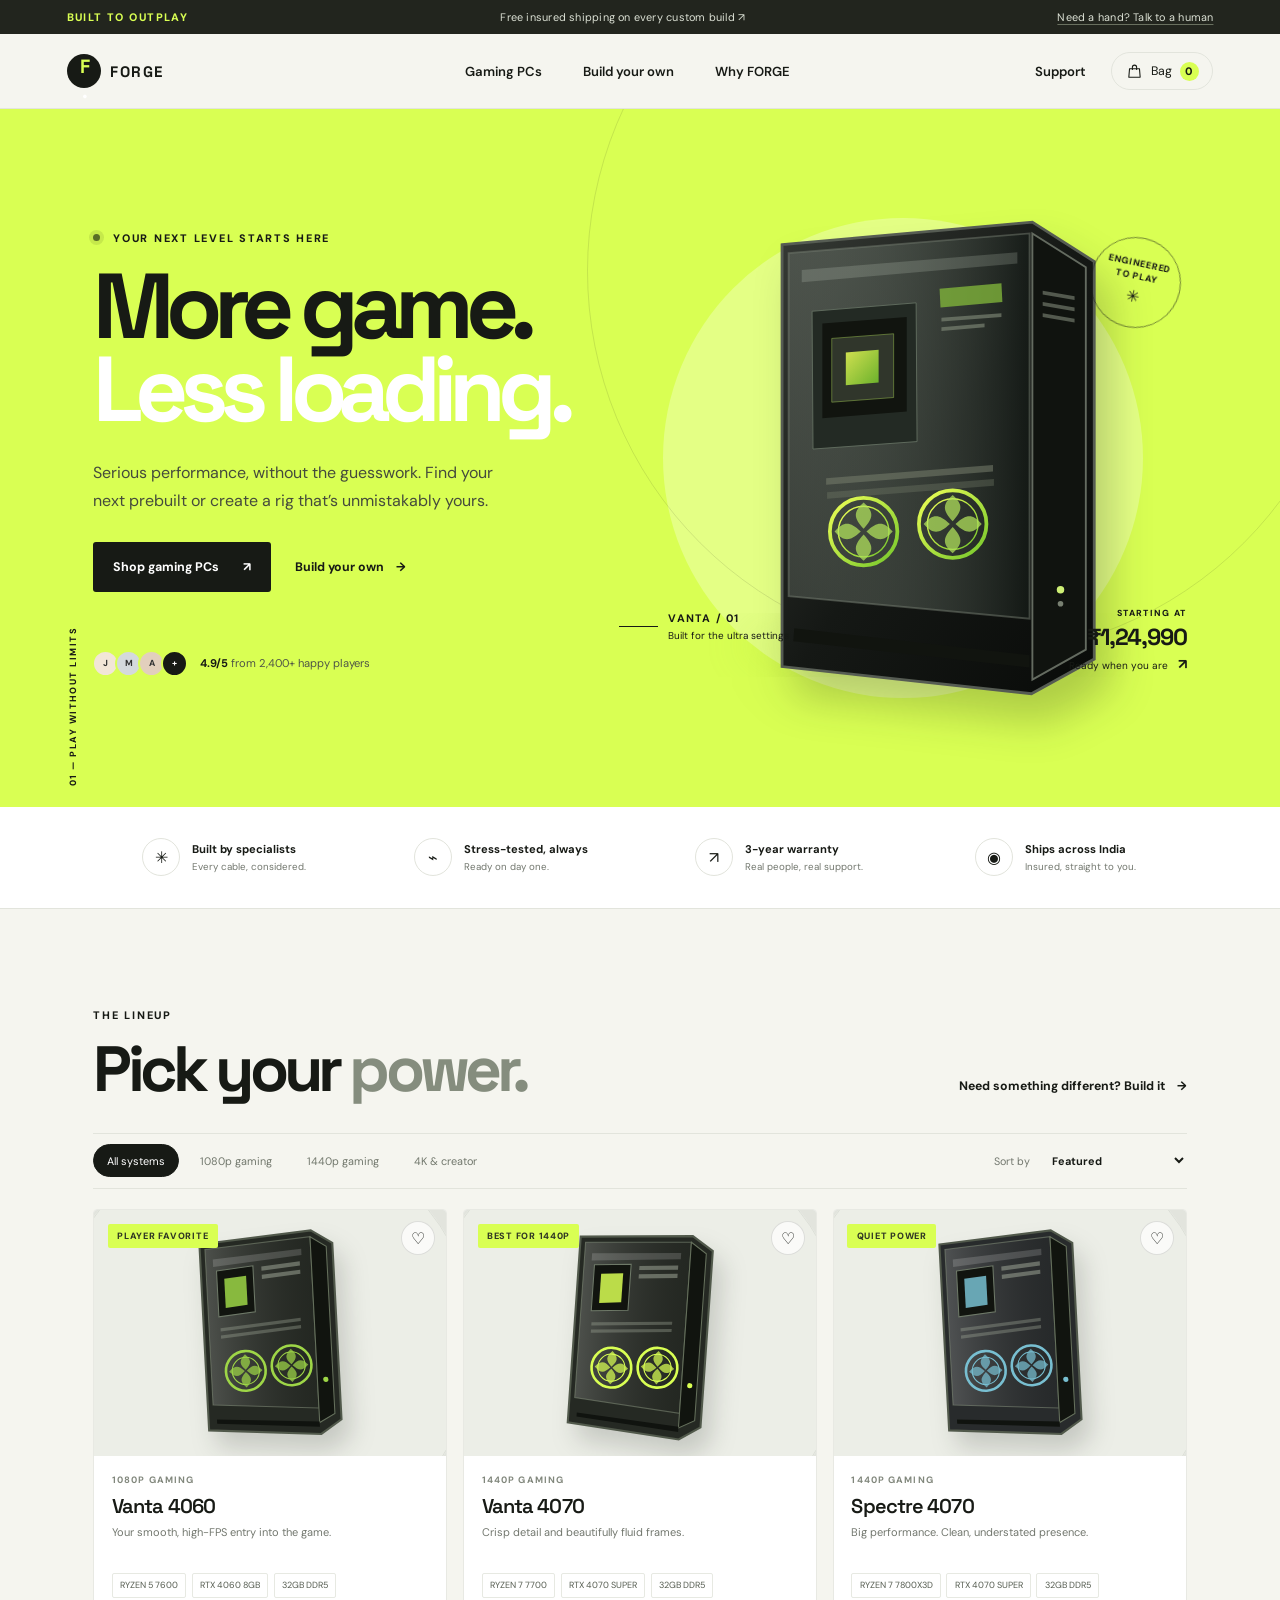
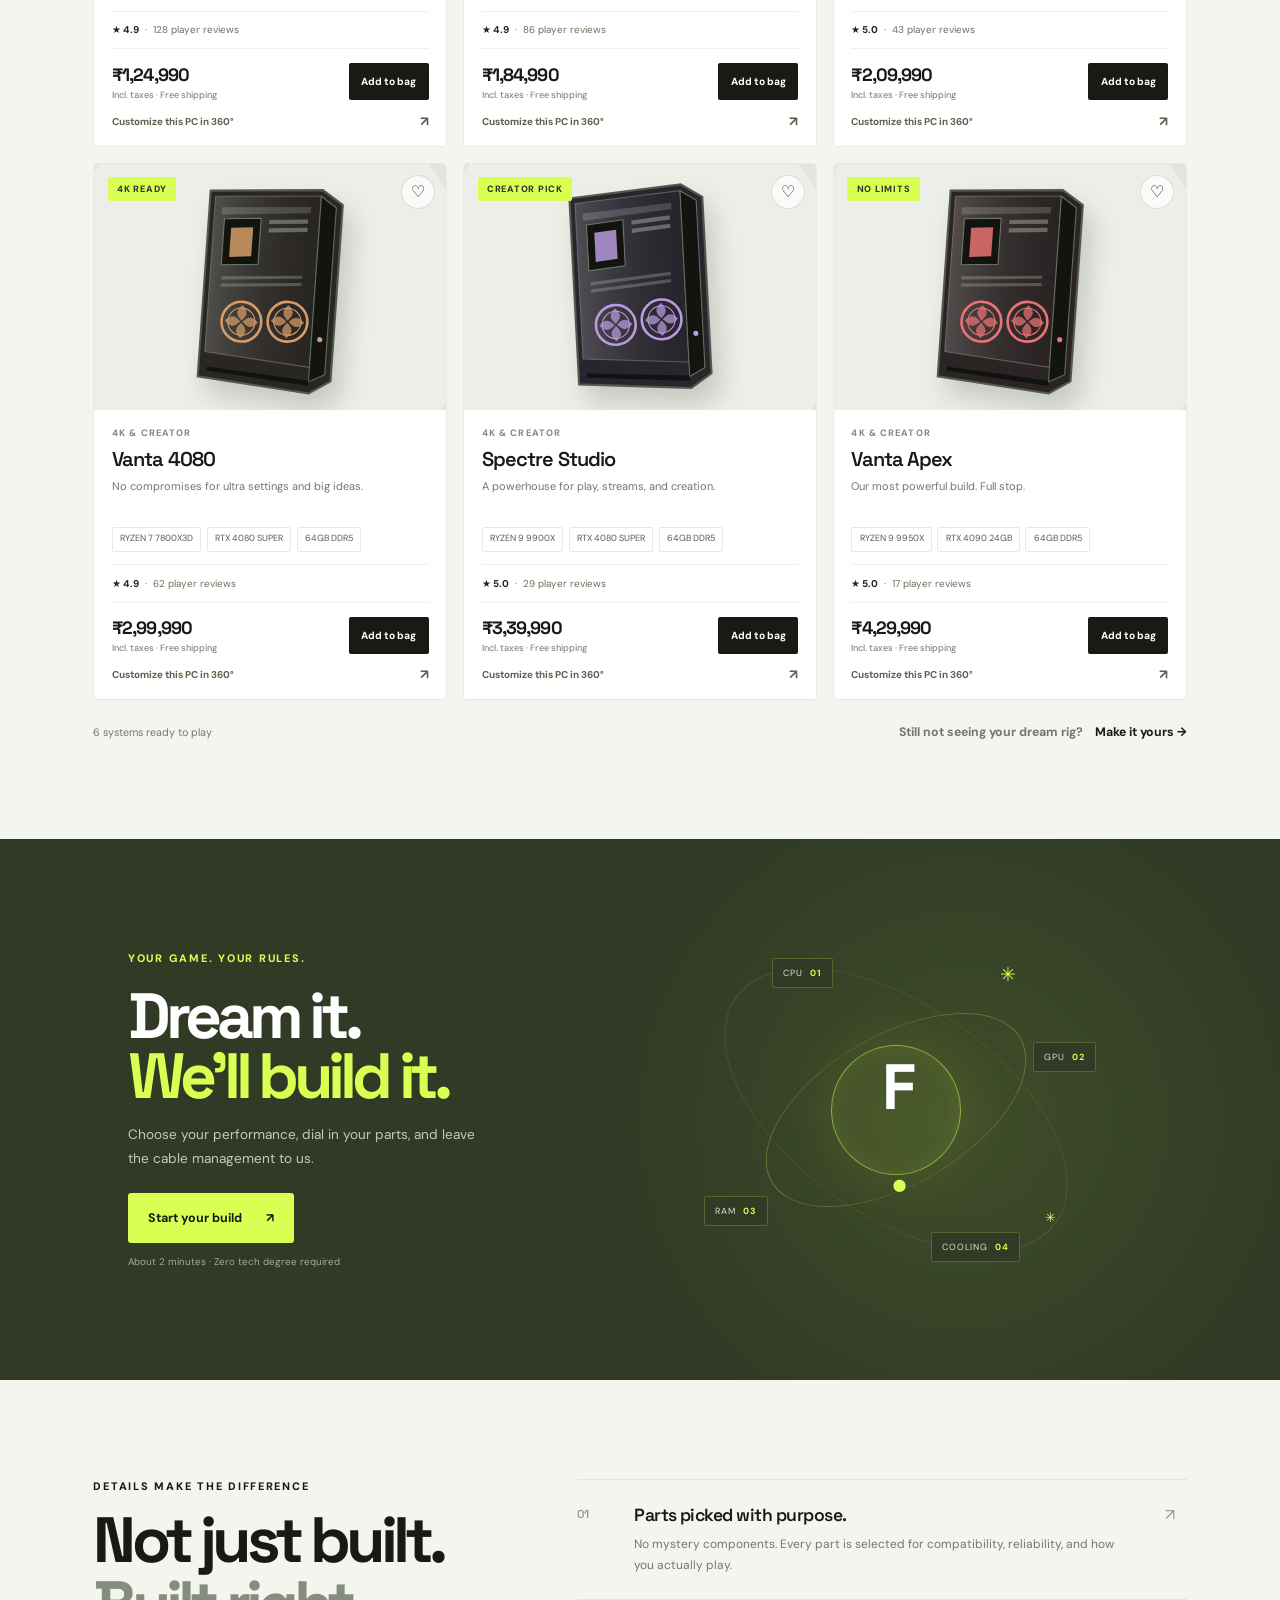
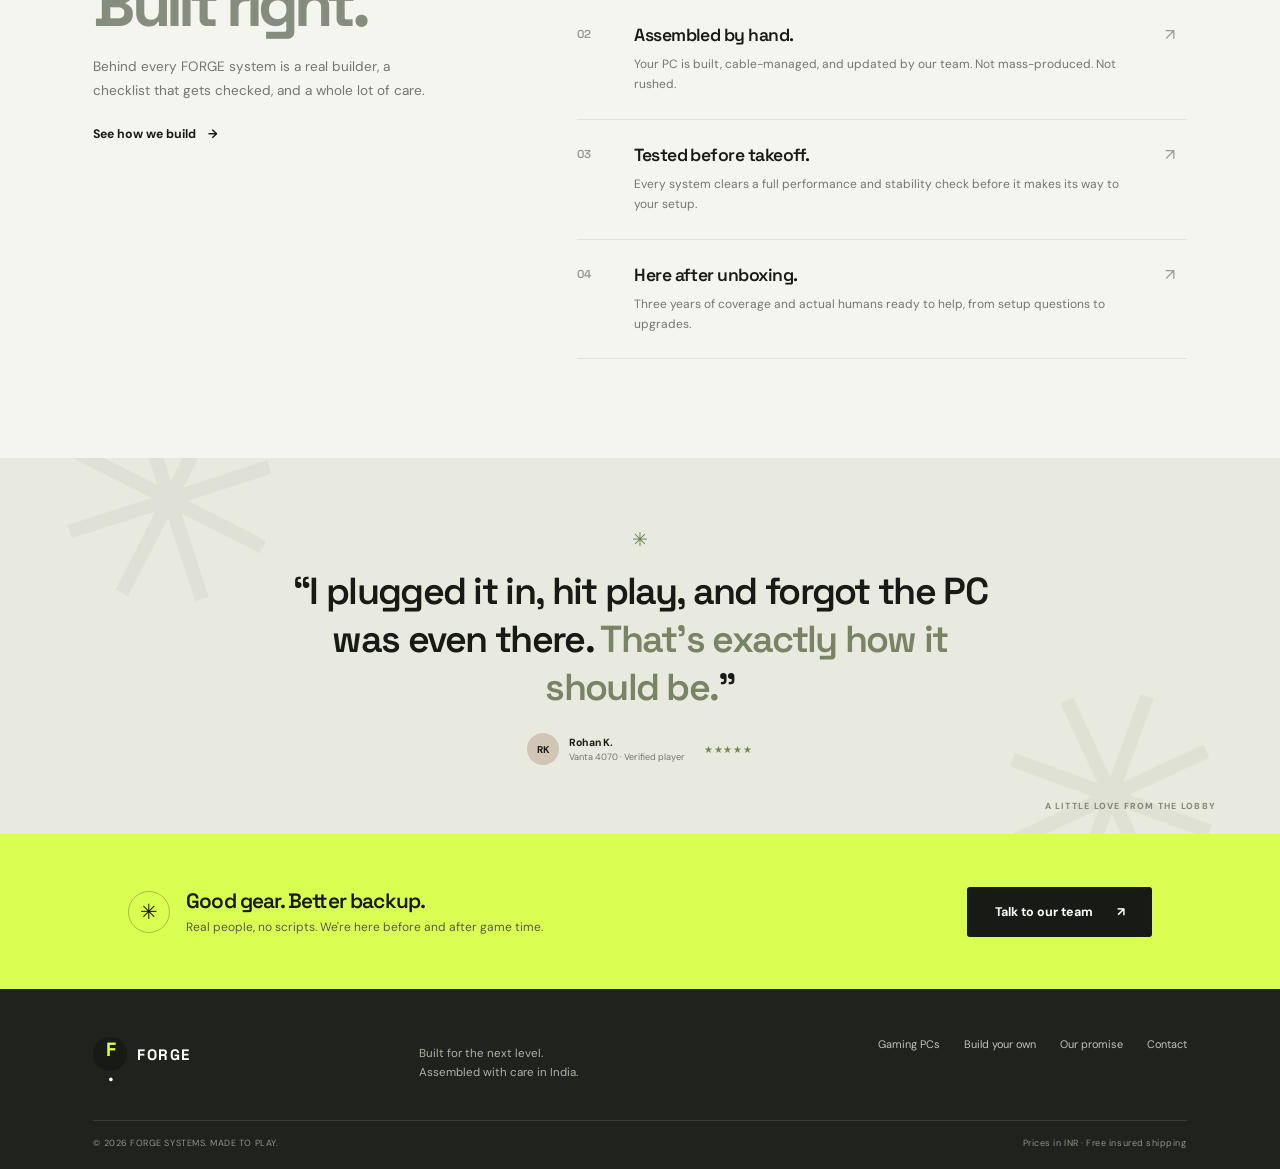
==== commit 249b2546: "Add 360-degree PC configurator Co-authored-by: Copilot App <223556219+Copilot@users.noreply.github.c" ====
--- a/index.html
+++ b/index.html
@@ -147,6 +147,32 @@
     <dialog class="builder-dialog" id="builder-dialog" aria-labelledby="builder-title">
       <form method="dialog" class="dialog-head"><div><p class="eyebrow">THE CUSTOM CONFIGURATOR</p><h2 id="builder-title">Let’s make your rig.</h2></div><button class="icon-button dialog-close" aria-label="Close custom builder" value="close">×</button></form>
       <form class="builder-form" id="builder-form">
+        <section class="customizer-preview" aria-label="Interactive PC preview">
+          <div class="preview-heading"><div><p class="eyebrow">YOUR BUILD, IN THE ROUND</p><h3>Take a closer look.</h3></div><button class="auto-rotate-button" id="auto-rotate" type="button" aria-pressed="false"><span aria-hidden="true">↻</span> Auto rotate</button></div>
+          <div class="pc-viewer-stage" id="pc-viewer-stage" aria-label="Drag to rotate the gaming PC">
+            <button class="viewer-arrow viewer-arrow-left" type="button" data-rotate="-45" aria-label="Rotate PC left">←</button>
+            <div class="pc-viewer-perspective"><div class="pc-model" id="pc-model"></div></div>
+            <button class="viewer-arrow viewer-arrow-right" type="button" data-rotate="45" aria-label="Rotate PC right">→</button>
+            <span class="viewer-angle" id="viewer-angle">0° · FRONT</span>
+          </div>
+          <div class="viewer-range-row"><span>FRONT</span><input id="view-angle" type="range" min="0" max="359" value="0" aria-label="Rotate PC view"><span>360°</span></div>
+          <div class="customizer-swatches">
+            <div class="swatch-group"><span class="swatch-label">CASE COLOR</span><div class="swatch-list" role="group" aria-label="Choose case color">
+              <button class="color-swatch is-selected" type="button" data-case-color="#252923" data-color-name="Obsidian" aria-label="Obsidian black case" aria-pressed="true"><span style="--swatch:#252923"></span></button>
+              <button class="color-swatch" type="button" data-case-color="#e8e8e1" data-color-name="Glacier" aria-label="Glacier white case" aria-pressed="false"><span style="--swatch:#e8e8e1"></span></button>
+              <button class="color-swatch" type="button" data-case-color="#586a48" data-color-name="Moss" aria-label="Moss green case" aria-pressed="false"><span style="--swatch:#586a48"></span></button>
+              <button class="color-swatch" type="button" data-case-color="#9b5140" data-color-name="Ember" aria-label="Ember red case" aria-pressed="false"><span style="--swatch:#9b5140"></span></button>
+              <button class="color-swatch" type="button" data-case-color="#647b99" data-color-name="Cobalt" aria-label="Cobalt blue case" aria-pressed="false"><span style="--swatch:#647b99"></span></button>
+            </div><span class="swatch-current" id="case-color-name">Obsidian</span></div>
+            <div class="swatch-group"><span class="swatch-label">LIGHTING</span><div class="swatch-list light-swatches" role="group" aria-label="Choose fan lighting">
+              <button class="color-swatch is-selected" type="button" data-light-color="#d9ff53" data-light-name="Lime" aria-label="Lime lighting" aria-pressed="true"><span style="--swatch:#d9ff53"></span></button>
+              <button class="color-swatch" type="button" data-light-color="#66c7ff" data-light-name="Ice blue" aria-label="Ice blue lighting" aria-pressed="false"><span style="--swatch:#66c7ff"></span></button>
+              <button class="color-swatch" type="button" data-light-color="#cf82ff" data-light-name="Violet" aria-label="Violet lighting" aria-pressed="false"><span style="--swatch:#cf82ff"></span></button>
+              <button class="color-swatch" type="button" data-light-color="#ff846b" data-light-name="Coral" aria-label="Coral lighting" aria-pressed="false"><span style="--swatch:#ff846b"></span></button>
+              <button class="color-swatch" type="button" data-light-color="#f4f4ec" data-light-name="Ice white" aria-label="Ice white lighting" aria-pressed="false"><span style="--swatch:#f4f4ec"></span></button>
+            </div><span class="swatch-current" id="light-color-name">Lime</span></div>
+          </div>
+        </section>
         <label class="config-field">What are you playing?
           <select name="use"><option value="1080p">1080p gaming</option><option value="1440p" selected>1440p gaming</option><option value="4k">4K gaming & creation</option></select>
         </label>
@@ -154,10 +180,22 @@
           <select name="cpu"><option value="0">AMD Ryzen 5 7600</option><option value="16000">AMD Ryzen 7 7800X3D (+₹16,000)</option><option value="32000">AMD Ryzen 9 9900X (+₹32,000)</option></select>
         </label>
         <label class="config-field">Choose your graphics card
-          <select name="gpu"><option value="0">GeForce RTX 4060 8GB</option><option value="25000">GeForce RTX 4070 SUPER 12GB (+₹25,000)</option><option value="60000">GeForce RTX 4080 SUPER 16GB (+₹60,000)</option></select>
+          <select name="gpu">
+            <option value="0">NVIDIA GeForce RTX 4060 8GB</option>
+            <option value="25000">NVIDIA GeForce RTX 4070 SUPER 12GB (+₹25,000)</option>
+            <option value="60000">NVIDIA GeForce RTX 4080 SUPER 16GB (+₹60,000)</option>
+            <option value="125000">NVIDIA GeForce RTX 4090 24GB (+₹1,25,000)</option>
+            <option value="48000">AMD Radeon RX 7900 XTX 24GB (+₹48,000)</option>
+          </select>
         </label>
         <label class="config-field">Memory
           <select name="ram"><option value="0">32GB DDR5</option><option value="9000">64GB DDR5 (+₹9,000)</option></select>
+        </label>
+        <label class="config-field">Storage
+          <select name="storage"><option value="0">1TB NVMe SSD</option><option value="5000">2TB NVMe SSD (+₹5,000)</option><option value="12000">4TB NVMe SSD (+₹12,000)</option></select>
+        </label>
+        <label class="config-field">CPU cooling
+          <select name="cooling"><option value="0">Tower air cooler</option><option value="9000">240mm liquid cooler (+₹9,000)</option><option value="14000">360mm liquid cooler (+₹14,000)</option></select>
         </label>
         <div class="builder-total"><span>Estimated build price<small>Includes assembly & 3-year warranty</small></span><strong id="builder-total">₹1,24,990</strong></div>
         <button class="button button-dark builder-submit" type="submit">Add custom build to bag <span aria-hidden="true">↗</span></button>
--- a/styles.css
+++ b/styles.css
@@ -131,6 +131,9 @@
 .product-price small { display: block; margin-top: .18rem; color: #81877c; font: 500 .57rem var(--font-body); letter-spacing: 0; }
 .add-to-cart { min-height: 37px; padding: .6rem .78rem; border: 0; border-radius: 2px; background: var(--ink); color: white; font-size: .64rem; font-weight: 700; cursor: pointer; transition: background .2s; }
 .add-to-cart:hover { background: #46513a; }
+.view-build { width: 100%; display: flex; justify-content: space-between; align-items: center; padding: .75rem 0 0; border: 0; background: transparent; color: #59624d; text-align: left; font-size: .62rem; font-weight: 700; cursor: pointer; }
+.view-build:hover { color: var(--ink); }
+.view-build span { font-size: .85rem; }
 .catalog-bottom { display: flex; align-items: center; justify-content: space-between; gap: 1rem; padding-top: 1.5rem; color: var(--muted); font-size: .67rem; }
 .catalog-bottom strong { color: var(--ink); }
 .builder-banner { min-height: 425px; position: relative; display: grid; grid-template-columns: 1fr 1fr; align-items: center; overflow: hidden; padding: 4.4rem max(10%, calc((100vw - 1160px)/2)); background: var(--forest); color: #fff; }
@@ -186,13 +189,49 @@
 .footer-bottom { display: flex; justify-content: space-between; gap: 1rem; padding-top: 1rem; border-top: 1px solid #393d34; color: #8d9486; font-size: .56rem; letter-spacing: .06em; }
 
 dialog { color: var(--ink); }
-.builder-dialog { width: min(540px, calc(100% - 2rem)); max-width: none; max-height: min(92vh, 800px); padding: 0; overflow-y: auto; border: 0; border-radius: 5px; background: var(--paper); box-shadow: 0 25px 90px rgba(0,0,0,.28); }
+.builder-dialog { width: min(920px, calc(100% - 2rem)); max-width: none; max-height: min(94vh, 900px); padding: 0; overflow-y: auto; border: 0; border-radius: 5px; background: var(--paper); box-shadow: 0 25px 90px rgba(0,0,0,.28); }
 .builder-dialog::backdrop, .cart-dialog::backdrop { background: rgba(15,18,13,.55); backdrop-filter: blur(3px); }
 .dialog-head, .cart-head { display: flex; align-items: start; justify-content: space-between; gap: 1rem; padding: 1.6rem 1.7rem 1.2rem; }
 .dialog-head .eyebrow, .cart-head .eyebrow { margin-bottom: .55rem; color: #68715b; }
 .dialog-head h2, .cart-head h2 { margin: 0; font: 600 1.7rem var(--font-display); letter-spacing: -.06em; }
 .dialog-close, .cart-close { font-size: 1.3rem; }
-.builder-form { display: grid; gap: 1rem; padding: .4rem 1.7rem 1.7rem; }
+.builder-form { display: grid; grid-template-columns: minmax(0, 1.1fr) minmax(230px, .9fr); align-items: start; gap: .8rem 1.4rem; padding: .4rem 1.7rem 1.7rem; }
+.customizer-preview { grid-column: 1; grid-row: 1 / span 8; min-width: 0; padding: .2rem .8rem .9rem; border: 1px solid #e0e3d9; border-radius: 4px; background: #ecefe7; }
+.preview-heading { display: flex; align-items: center; justify-content: space-between; gap: .5rem; padding: .8rem .2rem .3rem; }
+.preview-heading .eyebrow { margin-bottom: .3rem; color: #68715b; font-size: .55rem; }
+.preview-heading h3 { margin: 0; font: 600 1rem var(--font-display); letter-spacing: -.04em; }
+.auto-rotate-button { display: inline-flex; align-items: center; gap: .32rem; padding: .45rem .55rem; border: 1px solid #d4d9ce; border-radius: 99px; background: rgba(255,255,255,.66); font-size: .59rem; cursor: pointer; }
+.auto-rotate-button[aria-pressed="true"] { border-color: var(--ink); background: var(--ink); color: white; }
+.auto-rotate-button span { font-size: .9rem; }
+.pc-viewer-stage { height: 320px; position: relative; display: grid; place-items: center; overflow: hidden; touch-action: pan-y; cursor: grab; }
+.pc-viewer-stage:active { cursor: grabbing; }
+.pc-viewer-stage::before { content: ""; width: 210px; height: 34px; position: absolute; bottom: 29px; border-radius: 50%; background: rgba(39,49,34,.18); filter: blur(13px); }
+.pc-viewer-perspective { position: relative; z-index: 1; width: 100%; height: 100%; display: grid; place-items: center; perspective: 850px; }
+.pc-model { width: 190px; height: 276px; position: relative; transform-style: preserve-3d; transition: transform .38s cubic-bezier(.2,.7,.2,1); }
+.pc-face { position: absolute; top: 0; height: 100%; backface-visibility: visible; filter: drop-shadow(0 11px 11px rgba(16,20,13,.15)); }
+.pc-face svg { width: 100%; height: 100%; overflow: visible; }
+.pc-face-front, .pc-face-back { left: 0; width: 190px; }
+.pc-face-front { transform: translateZ(67.5px); }
+.pc-face-back { transform: rotateY(180deg) translateZ(67.5px); }
+.pc-face-right, .pc-face-left { left: 27.5px; width: 135px; }
+.pc-face-right { transform: rotateY(90deg) translateZ(95px); }
+.pc-face-left { transform: rotateY(-90deg) translateZ(95px); }
+.viewer-arrow { width: 32px; height: 32px; position: absolute; top: 50%; z-index: 3; display: grid; place-items: center; border: 1px solid #d8ddd2; border-radius: 50%; background: rgba(255,255,255,.78); font-size: 1rem; cursor: pointer; transform: translateY(-50%); }
+.viewer-arrow:hover { background: #fff; border-color: #aab29e; }
+.viewer-arrow-left { left: .35rem; }.viewer-arrow-right { right: .35rem; }
+.viewer-angle { position: absolute; bottom: 8px; z-index: 3; padding: .34rem .55rem; border: 1px solid #d8ddd2; border-radius: 99px; background: rgba(255,255,255,.72); color: #58614e; font-size: .52rem; font-weight: 800; letter-spacing: .1em; }
+.viewer-range-row { display: flex; align-items: center; gap: .6rem; padding: 0 .3rem; color: #71796a; font-size: .49rem; font-weight: 800; letter-spacing: .1em; }
+.viewer-range-row input { flex: 1; height: 3px; accent-color: #586a48; cursor: ew-resize; }
+.customizer-swatches { display: grid; grid-template-columns: 1fr; gap: .7rem; padding: .8rem .3rem .1rem; border-top: 1px solid #d9ddd4; margin-top: .75rem; }
+.swatch-group { display: flex; align-items: center; justify-content: space-between; gap: .5rem; }
+.swatch-label { color: #68715b; font-size: .52rem; font-weight: 800; letter-spacing: .1em; white-space: nowrap; }
+.swatch-current { min-width: 40px; color: #59624d; text-align: right; font-size: .54rem; font-weight: 600; }
+.swatch-list { display: flex; gap: .38rem; }
+.color-swatch { width: 26px; height: 26px; display: grid; place-items: center; padding: 0; border: 1px solid transparent; border-radius: 50%; background: transparent; cursor: pointer; }
+.color-swatch > span { width: 17px; height: 17px; border: 1px solid rgba(20,24,18,.22); border-radius: 50%; background: var(--swatch); }
+.color-swatch.is-selected { border-color: #31382a; }
+.color-swatch:focus-visible, .viewer-arrow:focus-visible, .auto-rotate-button:focus-visible { outline: 2px solid #697d4c; outline-offset: 2px; }
+.builder-form > .config-field, .builder-form > .builder-total, .builder-form > .builder-submit { grid-column: 2; }
 .config-field { display: grid; gap: .45rem; font-size: .7rem; font-weight: 700; }
 .config-field select { width: 100%; min-height: 45px; padding: .65rem .75rem; border: 1px solid #dcdfd6; border-radius: 2px; background: #fff; color: var(--ink); font-size: .76rem; }
 .builder-total { display: flex; justify-content: space-between; align-items: center; gap: 1rem; padding: 1rem 0 .35rem; border-top: 1px solid var(--line); font-size: .72rem; font-weight: 700; }
@@ -295,6 +334,20 @@
   .product-tag { top: .55rem; left: .55rem; font-size: .49rem; }
   .favorite-button { width: 29px; height: 29px; top: .45rem; right: .45rem; font-size: .88rem; }
   .catalog-bottom { align-items: flex-start; flex-direction: column; }
+  .builder-dialog { width: calc(100% - 1rem); max-height: 96vh; }
+  .dialog-head { padding: 1.1rem 1rem .9rem; }
+  .dialog-head h2 { font-size: 1.4rem; }
+  .builder-form { grid-template-columns: minmax(0, 1fr); gap: .85rem; padding: .2rem 1rem 1rem; }
+  .customizer-preview { grid-column: 1; grid-row: auto; padding: .15rem .5rem .75rem; }
+  .builder-form > .config-field, .builder-form > .builder-total, .builder-form > .builder-submit { grid-column: 1; }
+  .pc-viewer-stage { height: 270px; }
+  .pc-model { transform-origin: center center; }
+  .customizer-swatches { grid-template-columns: 1fr 1fr; gap: .35rem; }
+  .swatch-group { align-items: flex-start; flex-direction: column; }
+  .color-swatch { width: 23px; height: 23px; }
+  .color-swatch > span { width: 15px; height: 15px; }
+  .builder-total { grid-row: auto; }
+  .builder-submit { grid-row: auto; }
   .builder-banner { grid-template-columns: 1fr; gap: 1rem; padding: 3.7rem 8% 2rem; }
   .builder-copy h2 { font-size: 3.7rem; }
   .builder-visual { width: min(100%, 340px); margin-top: -1rem; }
@@ -322,6 +375,10 @@
   .product-description { min-height: 0; }
   .product-specs span { font-size: .56rem; }
   .catalog-bottom .text-link { flex-wrap: wrap; }
+  .preview-heading h3 { font-size: .9rem; }
+  .auto-rotate-button { font-size: .52rem; }
+  .pc-viewer-stage { height: 245px; }
+  .pc-model { transform: scale(.86); }
 }
 @media (prefers-reduced-motion: reduce) {
   *, *::before, *::after { scroll-behavior: auto !important; animation-duration: .01ms !important; animation-iteration-count: 1 !important; transition-duration: .01ms !important; }
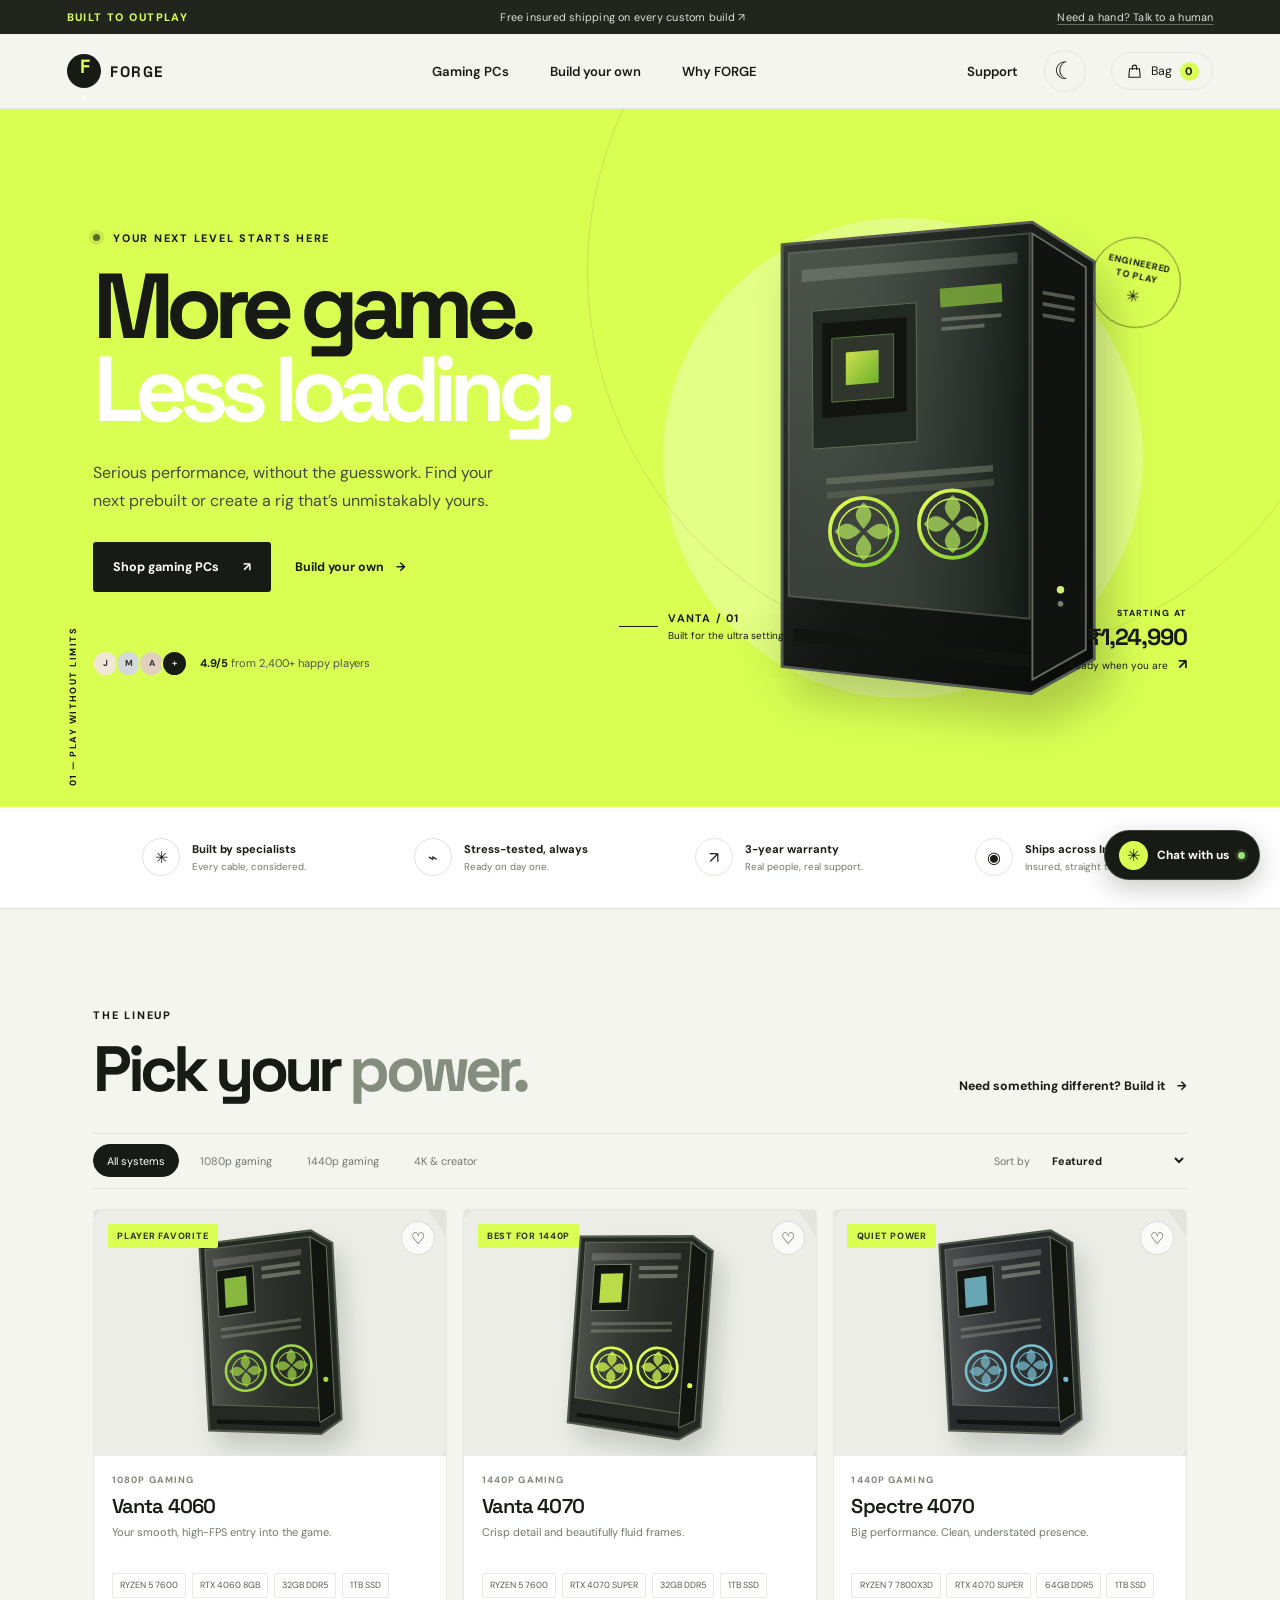
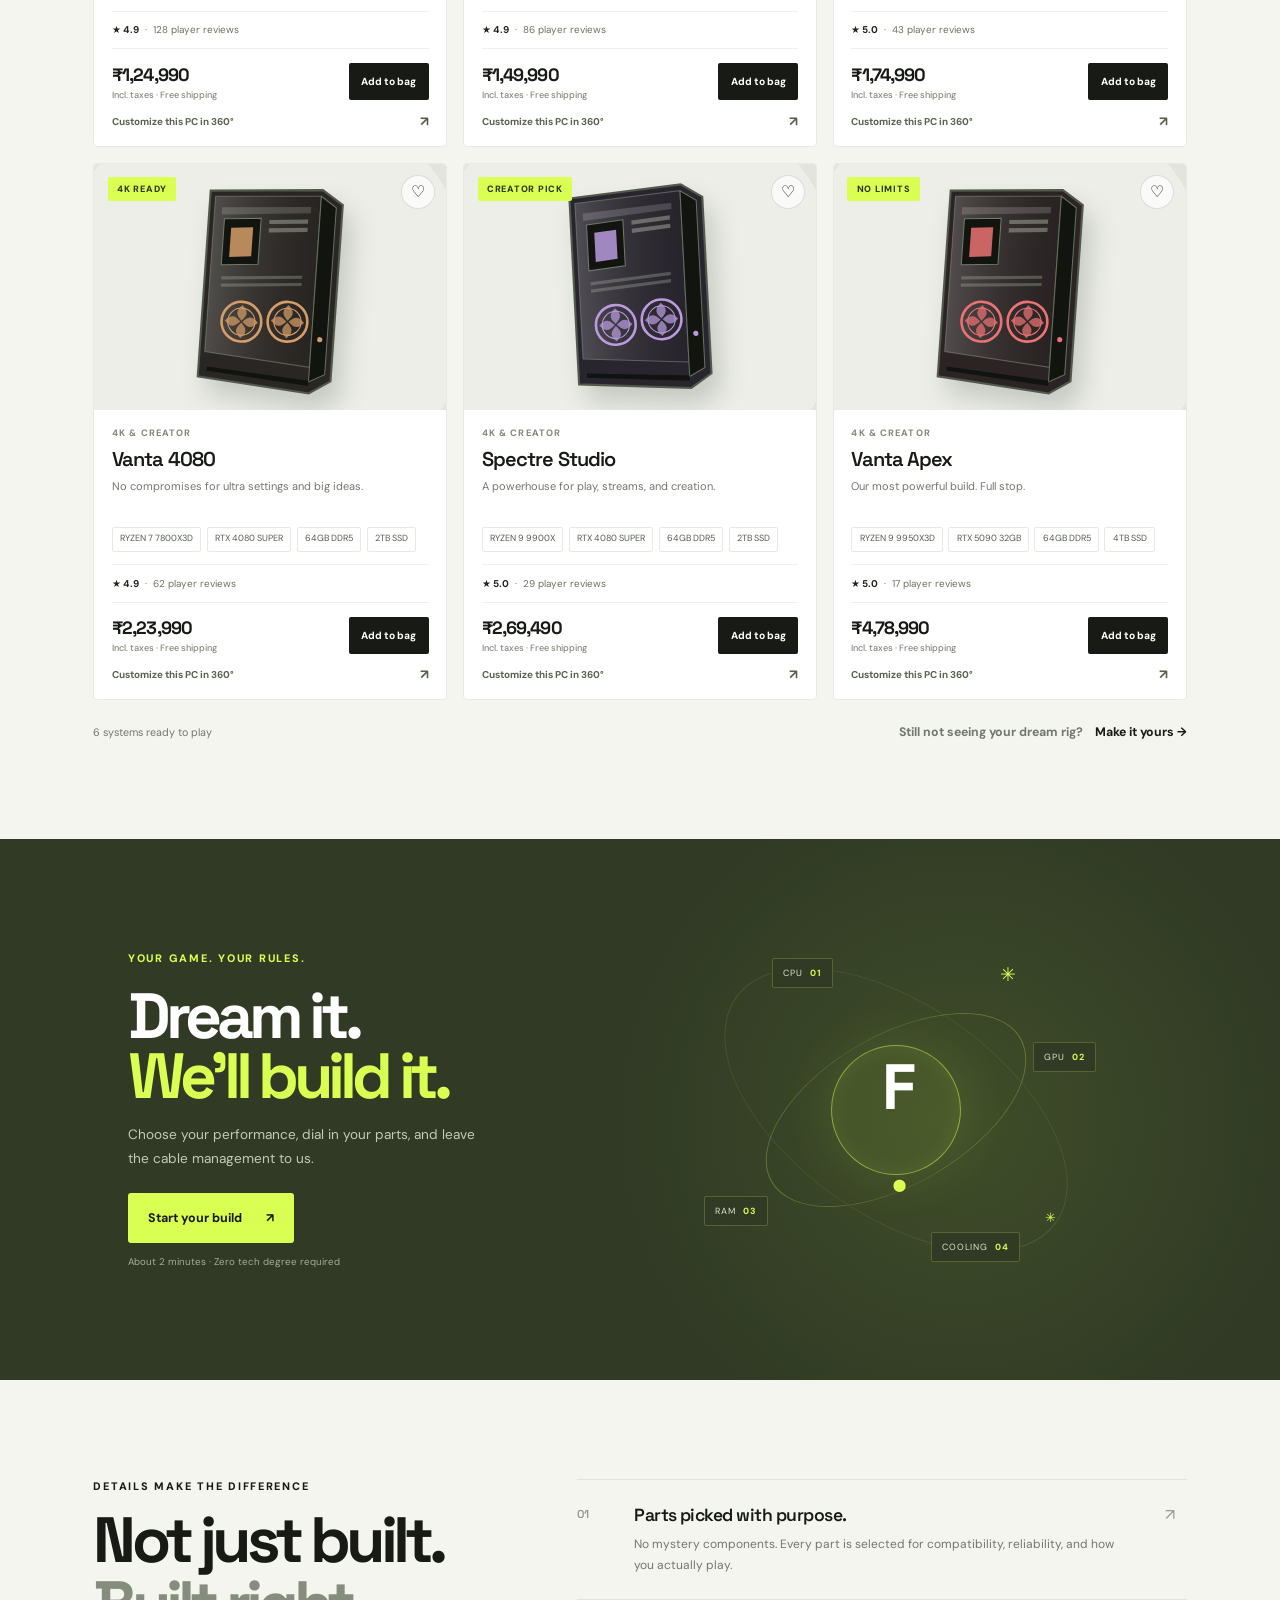
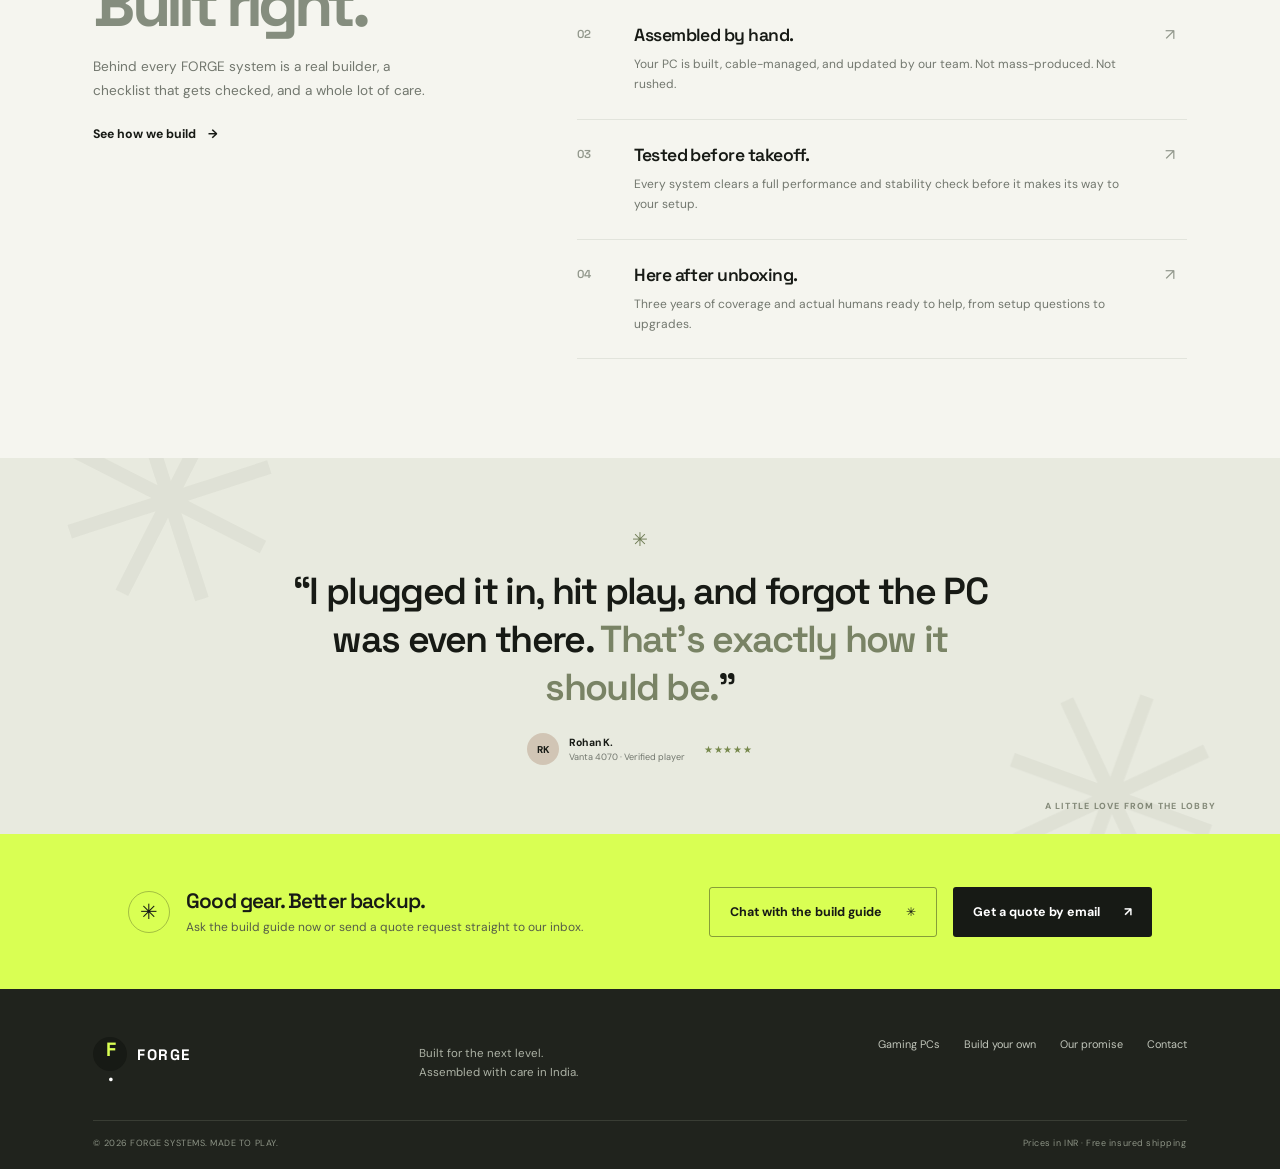
==== commit 76a16181: "Expand PC buying and quoting experience Co-authored-by: Copilot App <223556219+Copilot@users.noreply" ====
--- a/index.html
+++ b/index.html
@@ -6,6 +6,7 @@
     <meta name="theme-color" content="#10110f" />
     <meta name="description" content="Find your next-level gaming PC. Shop hand-built rigs or configure a custom build, expertly assembled and ready to play." />
     <title>FORGE — PCs built for your next level</title>
+    <script>document.documentElement.dataset.theme = localStorage.getItem("forge-theme") || (matchMedia("(prefers-color-scheme: dark)").matches ? "dark" : "light");</script>
     <link rel="preconnect" href="https://fonts.googleapis.com" />
     <link rel="preconnect" href="https://fonts.gstatic.com" crossorigin />
     <link href="https://fonts.googleapis.com/css2?family=DM+Sans:wght@400;500;600;700;800&family=Space+Grotesk:wght@400;500;600;700&display=swap" rel="stylesheet" />
@@ -30,6 +31,7 @@
         </nav>
         <div class="nav-actions">
           <a class="nav-support" href="#support">Support</a>
+          <button class="theme-toggle icon-button" id="theme-toggle" type="button" aria-label="Switch to dark theme" aria-pressed="false" title="Switch theme"><span aria-hidden="true">☾</span></button>
           <button class="cart-trigger" type="button" aria-label="Open shopping bag">
             <svg viewBox="0 0 24 24" aria-hidden="true"><path d="M5 8h14l1 12H4L5 8Z"/><path d="M9 9V6a3 3 0 0 1 6 0v3"/></svg>
             <span>Bag</span><span class="cart-count" aria-live="polite">0</span>
@@ -139,7 +141,7 @@
 
       <section class="quote-band"><span class="quote-star">✳</span><blockquote>“I plugged it in, hit play, and forgot the PC was even there. <em>That’s exactly how it should be.</em>”</blockquote><div class="quote-byline"><span class="quote-avatar">RK</span><span><strong>Rohan K.</strong><small>Vanta 4070 · Verified player</small></span><span class="quote-rating">★★★★★</span></div><span class="quote-count">A LITTLE LOVE FROM THE LOBBY</span></section>
 
-      <section class="support-strip" id="support"><div><span class="support-icon">✳</span><div><h2>Good gear. Better backup.</h2><p>Real people, no scripts. We're here before and after game time.</p></div></div><a href="mailto:hello@forgepc.in" class="button button-dark">Talk to our team <span aria-hidden="true">↗</span></a></section>
+      <section class="support-strip" id="support"><div><span class="support-icon">✳</span><div><h2>Good gear. Better backup.</h2><p>Ask the build guide now or send a quote request straight to our inbox.</p></div></div><div class="support-actions"><button class="button button-outline-dark" type="button" data-open-chat>Chat with the build guide <span aria-hidden="true">✳</span></button><button class="button button-dark" type="button" data-open-quote>Get a quote by email <span aria-hidden="true">↗</span></button></div></section>
     </main>
 
     <footer class="site-footer"><div class="footer-main"><a class="brand footer-brand" href="#home"><span class="brand-symbol">F<span>.</span></span><span>FORGE</span></a><p>Built for the next level.<br />Assembled with care in India.</p><div class="footer-links"><a href="#systems">Gaming PCs</a><a href="#builder">Build your own</a><a href="#why-forge">Our promise</a><a href="mailto:hello@forgepc.in">Contact</a></div></div><div class="footer-bottom"><span>© <span id="year"></span> FORGE SYSTEMS. MADE TO PLAY.</span><span>Prices in INR · Free insured shipping</span></div></footer>
@@ -156,6 +158,13 @@
             <span class="viewer-angle" id="viewer-angle">0° · FRONT</span>
           </div>
           <div class="viewer-range-row"><span>FRONT</span><input id="view-angle" type="range" min="0" max="359" value="0" aria-label="Rotate PC view"><span>360°</span></div>
+          <div class="viewer-range-row tilt-range-row"><span>BASE</span><input id="view-tilt" type="range" min="-75" max="75" value="0" aria-label="Tilt PC to inspect top and bottom"><span>TOP</span></div>
+          <p class="viewer-hint">Drag the PC or use the slider to inspect every side, the top and the base.</p>
+          <p class="viewer-dimensions">APPROX. 460 H × 235 W × 440 D MM <span>CASE DIMENSIONS VARY BY CONFIGURATION</span></p>
+          <div class="component-gallery" aria-label="Selected component previews">
+            <article class="component-card"><div id="gpu-artwork" class="component-art" aria-hidden="true"></div><div><span class="component-kind">GRAPHICS CARD</span><strong id="gpu-model-name">RTX 4060 8GB</strong></div></article>
+            <article class="component-card"><div id="cpu-artwork" class="component-art" aria-hidden="true"></div><div><span class="component-kind">PROCESSOR</span><strong id="cpu-model-name">RYZEN 5 7600</strong></div></article>
+          </div>
           <div class="customizer-swatches">
             <div class="swatch-group"><span class="swatch-label">CASE COLOR</span><div class="swatch-list" role="group" aria-label="Choose case color">
               <button class="color-swatch is-selected" type="button" data-case-color="#252923" data-color-name="Obsidian" aria-label="Obsidian black case" aria-pressed="true"><span style="--swatch:#252923"></span></button>
@@ -177,27 +186,51 @@
           <select name="use"><option value="1080p">1080p gaming</option><option value="1440p" selected>1440p gaming</option><option value="4k">4K gaming & creation</option></select>
         </label>
         <label class="config-field">Choose your processor
-          <select name="cpu"><option value="0">AMD Ryzen 5 7600</option><option value="16000">AMD Ryzen 7 7800X3D (+₹16,000)</option><option value="32000">AMD Ryzen 9 9900X (+₹32,000)</option></select>
+          <select name="cpu">
+            <option value="0" data-model="RYZEN 5 7600">AMD Ryzen 5 7600 · 6 cores · included</option>
+            <option value="7000" data-model="RYZEN 5 9600X">AMD Ryzen 5 9600X · 6 cores (+₹7,000)</option>
+            <option value="16000" data-model="RYZEN 7 7800X3D">AMD Ryzen 7 7800X3D · 8 cores (+₹16,000)</option>
+            <option value="24000" data-model="RYZEN 7 9800X3D">AMD Ryzen 7 9800X3D · 8 cores (+₹24,000)</option>
+            <option value="26000" data-model="RYZEN 9 9900X">AMD Ryzen 9 9900X · 12 cores (+₹26,000)</option>
+            <option value="44000" data-model="RYZEN 9 9950X3D">AMD Ryzen 9 9950X3D · 16 cores (+₹44,000)</option>
+          </select>
         </label>
         <label class="config-field">Choose your graphics card
           <select name="gpu">
-            <option value="0">NVIDIA GeForce RTX 4060 8GB</option>
-            <option value="25000">NVIDIA GeForce RTX 4070 SUPER 12GB (+₹25,000)</option>
-            <option value="60000">NVIDIA GeForce RTX 4080 SUPER 16GB (+₹60,000)</option>
-            <option value="125000">NVIDIA GeForce RTX 4090 24GB (+₹1,25,000)</option>
-            <option value="48000">AMD Radeon RX 7900 XTX 24GB (+₹48,000)</option>
+            <option value="0" data-model="RTX 4060 8GB">NVIDIA GeForce RTX 4060 8GB · included</option>
+            <option value="10000" data-model="RTX 4060 Ti 8GB">NVIDIA GeForce RTX 4060 Ti 8GB (+₹10,000)</option>
+            <option value="25000" data-model="RTX 4070 SUPER 12GB">NVIDIA GeForce RTX 4070 SUPER 12GB (+₹25,000)</option>
+            <option value="35000" data-model="RTX 5070 12GB">NVIDIA GeForce RTX 5070 12GB (+₹35,000)</option>
+            <option value="58000" data-model="RTX 5070 Ti 16GB">NVIDIA GeForce RTX 5070 Ti 16GB (+₹58,000)</option>
+            <option value="60000" data-model="RTX 4080 SUPER 16GB">NVIDIA GeForce RTX 4080 SUPER 16GB (+₹60,000)</option>
+            <option value="100000" data-model="RTX 5080 16GB">NVIDIA GeForce RTX 5080 16GB (+₹1,00,000)</option>
+            <option value="230000" data-model="RTX 5090 32GB">NVIDIA GeForce RTX 5090 32GB (+₹2,30,000)</option>
+            <option value="8000" data-model="RX 9060 XT 16GB">AMD Radeon RX 9060 XT 16GB (+₹8,000)</option>
+            <option value="35000" data-model="RX 9070 XT 16GB">AMD Radeon RX 9070 XT 16GB (+₹35,000)</option>
+            <option value="65000" data-model="RX 7900 XTX 24GB">AMD Radeon RX 7900 XTX 24GB (+₹65,000)</option>
           </select>
         </label>
         <label class="config-field">Memory
-          <select name="ram"><option value="0">32GB DDR5</option><option value="9000">64GB DDR5 (+₹9,000)</option></select>
+          <select name="ram"><option value="0">32GB DDR5 · 6000 MT/s · included</option><option value="9000">64GB DDR5 · 6000 MT/s (+₹9,000)</option><option value="23000">96GB DDR5 · 6000 MT/s (+₹23,000)</option></select>
         </label>
         <label class="config-field">Storage
-          <select name="storage"><option value="0">1TB NVMe SSD</option><option value="5000">2TB NVMe SSD (+₹5,000)</option><option value="12000">4TB NVMe SSD (+₹12,000)</option></select>
+          <select name="storage"><option value="0">1TB Gen4 NVMe SSD · included</option><option value="5000">2TB Gen4 NVMe SSD (+₹5,000)</option><option value="12000">4TB Gen4 NVMe SSD (+₹12,000)</option></select>
         </label>
         <label class="config-field">CPU cooling
           <select name="cooling"><option value="0">Tower air cooler</option><option value="9000">240mm liquid cooler (+₹9,000)</option><option value="14000">360mm liquid cooler (+₹14,000)</option></select>
         </label>
-        <div class="builder-total"><span>Estimated build price<small>Includes assembly & 3-year warranty</small></span><strong id="builder-total">₹1,24,990</strong></div>
+        <label class="config-field">Motherboard
+          <select name="motherboard"><option value="0">B650 Wi-Fi · AM5 · included</option><option value="8000">B850 Wi-Fi · AM5 (+₹8,000)</option><option value="19000">X870E Wi-Fi · AM5 (+₹19,000)</option></select>
+        </label>
+        <label class="config-field">Power supply
+          <select name="psu"><option value="0">850W 80+ Gold · ATX 3.1 · included</option><option value="7000">1000W 80+ Gold · ATX 3.1 (+₹7,000)</option><option value="18000">1200W 80+ Platinum (+₹18,000)</option></select>
+        </label>
+        <label class="config-field">Case fans
+          <select name="fans"><option value="0">3 PWM fans · included</option><option value="4500">6 PWM ARGB fans (+₹4,500)</option><option value="8000">10 PWM ARGB fans (+₹8,000)</option></select>
+        </label>
+        <p class="compatibility-note" id="compatibility-note" aria-live="polite">All listed parts use a compatible AM5 platform. Final availability is confirmed with your quote.</p>
+        <div class="builder-total"><span>Estimated build price<small>Indicative INR estimate · includes assembly & warranty</small></span><strong id="builder-total">₹1,24,990</strong></div>
+        <p class="price-disclaimer">Parts availability and street prices can change; we’ll confirm a firm quote by email before you order.</p>
         <button class="button button-dark builder-submit" type="submit">Add custom build to bag <span aria-hidden="true">↗</span></button>
       </form>
     </dialog>
@@ -207,6 +240,30 @@
       <div class="cart-empty" id="cart-empty"><span>✳</span><h3>Your next rig goes here.</h3><p>Make your pick, or build one that’s all yours.</p><a class="text-link cart-browse" href="#systems">Browse the lineup <span aria-hidden="true">→</span></a></div>
       <div class="cart-footer" id="cart-footer"><div class="cart-subtotal"><span>Estimated total</span><strong id="cart-total">₹0</strong></div><p>Shipping & final configuration confirmed at checkout.</p><button class="button button-dark checkout-button" type="button" id="checkout-button">Request a build quote <span aria-hidden="true">↗</span></button><small>No payment collected on this demo storefront.</small></div>
     </dialog>
+    <dialog class="quote-dialog" id="quote-dialog" aria-labelledby="quote-title">
+      <form method="dialog" class="dialog-head"><div><p class="eyebrow">PERSONAL BUILD QUOTE</p><h2 id="quote-title">Let’s price your setup.</h2></div><button class="icon-button quote-close" aria-label="Close quote form" value="close">×</button></form>
+      <form class="quote-form" id="quote-form">
+        <p class="quote-intro">Tell us where to send your quote. Your email app will open with the PC details filled in for our team.</p>
+        <label class="config-field">Your name<input name="name" autocomplete="name" required maxlength="80" /></label>
+        <label class="config-field">Email address<input name="email" type="email" autocomplete="email" required maxlength="160" /></label>
+        <label class="config-field">City or PIN code <span class="optional-label">OPTIONAL</span><input name="location" autocomplete="postal-code" maxlength="80" /></label>
+        <label class="config-field">Anything else we should know? <span class="optional-label">OPTIONAL</span><textarea name="notes" rows="3" maxlength="1200" placeholder="Games, monitor resolution, budget, or questions"></textarea></label>
+        <button class="button button-dark quote-submit" type="submit">Prepare my email quote <span aria-hidden="true">↗</span></button>
+        <small>Your details are only included in an email you send.</small>
+      </form>
+    </dialog>
+    <section class="chat-widget" aria-label="FORGE build guide">
+      <section class="chat-panel" id="chat-panel" aria-labelledby="chat-title" hidden>
+        <header class="chat-header"><div class="chat-online-dot"></div><div><h2 id="chat-title">FORGE build guide</h2><p>Instant answers · No tech jargon</p></div><button class="icon-button chat-close" type="button" aria-label="Close chat">×</button></header>
+        <div class="chat-messages" id="chat-messages" role="log" aria-live="polite" aria-relevant="additions text">
+          <article class="chat-message chat-message-guide"><span class="chat-message-label">BUILD GUIDE</span><p>Hey! What are you looking to play? I can help find a PC, explain parts, or estimate a build.</p></article>
+        </div>
+        <div class="chat-quick-prompts" aria-label="Suggested questions"><button type="button" data-chat-prompt="recommend">Recommend a PC</button><button type="button" data-chat-prompt="budget">Build on a budget</button><button type="button" data-chat-prompt="warranty">Warranty & delivery</button></div>
+        <form class="chat-form" id="chat-form"><label class="visually-hidden" for="chat-input">Message the build guide</label><input id="chat-input" name="message" autocomplete="off" maxlength="500" placeholder="Ask anything about your build" required /><button type="submit" aria-label="Send message">↑</button></form>
+        <div class="chat-human-handoff"><span>Need a person to help?</span><a href="mailto:hello@forgepc.in?subject=Help%20with%20my%20PC%20build">Email our team →</a></div>
+      </section>
+      <button class="chat-launcher" id="chat-launcher" type="button" aria-expanded="false" aria-controls="chat-panel"><span class="chat-launcher-icon" aria-hidden="true">✳</span><span>Chat with us</span><span class="chat-launcher-dot" aria-hidden="true"></span></button>
+    </section>
     <div class="toast" role="status" aria-live="polite"></div>
     <div class="dialog-backdrop" hidden></div>
   </body>
--- a/styles.css
+++ b/styles.css
@@ -61,6 +61,8 @@
 .button-dark:hover { background: #343a30; box-shadow: 0 10px 25px rgba(23,26,21,.16); }
 .button-lime { background: var(--lime); color: var(--ink); }
 .button-lime:hover { background: #e5ff8a; }
+.button-outline-dark { border: 1px solid rgba(23,26,21,.42); background: transparent; color: #171a15; }
+.button-outline-dark:hover { background: rgba(23,26,21,.08); }
 .text-link { display: inline-flex; align-items: center; gap: .7rem; font-size: .77rem; font-weight: 700; }
 .text-link span { transition: transform .2s ease; }
 .text-link:hover span { transform: translateX(4px); }
@@ -178,7 +180,8 @@
 .support-icon { width: 42px; height: 42px; display: grid; place-items: center; border: 1px solid rgba(23,26,21,.28); border-radius: 50%; font-size: 1.3rem; }
 .support-strip h2 { margin: 0 0 .35rem; font: 600 1.3rem var(--font-display); letter-spacing: -.04em; }
 .support-strip p { margin: 0; color: #555d48; font-size: .75rem; }
-.support-strip .button { min-width: 185px; }
+.support-actions { display: flex; flex-wrap: wrap; justify-content: flex-end; gap: .6rem; }
+.support-actions .button { min-width: 185px; }
 .site-footer { padding: 3rem max(7.3%, calc((100vw - 1320px)/2)) 1.3rem; background: #20231d; color: white; }
 .footer-main { display: grid; grid-template-columns: 1fr 1fr 1.5fr; align-items: start; gap: 2rem; padding-bottom: 2.3rem; }
 .footer-brand { justify-self: start; }
@@ -190,7 +193,7 @@
 
 dialog { color: var(--ink); }
 .builder-dialog { width: min(920px, calc(100% - 2rem)); max-width: none; max-height: min(94vh, 900px); padding: 0; overflow-y: auto; border: 0; border-radius: 5px; background: var(--paper); box-shadow: 0 25px 90px rgba(0,0,0,.28); }
-.builder-dialog::backdrop, .cart-dialog::backdrop { background: rgba(15,18,13,.55); backdrop-filter: blur(3px); }
+.builder-dialog::backdrop, .quote-dialog::backdrop, .cart-dialog::backdrop { background: rgba(15,18,13,.55); backdrop-filter: blur(3px); }
 .dialog-head, .cart-head { display: flex; align-items: start; justify-content: space-between; gap: 1rem; padding: 1.6rem 1.7rem 1.2rem; }
 .dialog-head .eyebrow, .cart-head .eyebrow { margin-bottom: .55rem; color: #68715b; }
 .dialog-head h2, .cart-head h2 { margin: 0; font: 600 1.7rem var(--font-display); letter-spacing: -.06em; }
@@ -203,7 +206,7 @@
 .auto-rotate-button { display: inline-flex; align-items: center; gap: .32rem; padding: .45rem .55rem; border: 1px solid #d4d9ce; border-radius: 99px; background: rgba(255,255,255,.66); font-size: .59rem; cursor: pointer; }
 .auto-rotate-button[aria-pressed="true"] { border-color: var(--ink); background: var(--ink); color: white; }
 .auto-rotate-button span { font-size: .9rem; }
-.pc-viewer-stage { height: 320px; position: relative; display: grid; place-items: center; overflow: hidden; touch-action: pan-y; cursor: grab; }
+.pc-viewer-stage { height: 320px; position: relative; display: grid; place-items: center; overflow: hidden; touch-action: none; cursor: grab; }
 .pc-viewer-stage:active { cursor: grabbing; }
 .pc-viewer-stage::before { content: ""; width: 210px; height: 34px; position: absolute; bottom: 29px; border-radius: 50%; background: rgba(39,49,34,.18); filter: blur(13px); }
 .pc-viewer-perspective { position: relative; z-index: 1; width: 100%; height: 100%; display: grid; place-items: center; perspective: 850px; }
@@ -216,12 +219,28 @@
 .pc-face-right, .pc-face-left { left: 27.5px; width: 135px; }
 .pc-face-right { transform: rotateY(90deg) translateZ(95px); }
 .pc-face-left { transform: rotateY(-90deg) translateZ(95px); }
+.pc-face-top, .pc-face-bottom { top: 70.5px; left: 0; width: 190px; height: 135px; }
+.pc-face-top { transform: rotateX(90deg) translateZ(138px); }
+.pc-face-bottom { transform: rotateX(-90deg) translateZ(138px); }
+.viewer-hint { margin: .2rem .3rem .65rem; color: #697160; font-size: .56rem; text-align: center; }
+.viewer-dimensions { margin: 0 0 .65rem; color: #454d3d; text-align: center; font-size: .55rem; font-weight: 800; letter-spacing: .055em; }
+.viewer-dimensions span { display: block; margin-top: .2rem; color: #818876; font-size: .45rem; font-weight: 600; letter-spacing: .1em; }
+.component-gallery { display: grid; grid-template-columns: 1.2fr 1fr; gap: .45rem; }
+.component-card { min-width: 0; display: flex; align-items: center; gap: .4rem; padding: .42rem; border: 1px solid #d9ddd4; border-radius: 3px; background: rgba(255,255,255,.55); }
+.component-art { width: 86px; height: 45px; flex: 0 0 86px; display: grid; place-items: center; overflow: hidden; border-radius: 2px; background: #e0e4da; }
+.component-art svg { width: 100%; height: 100%; }
+.component-card > div:last-child { min-width: 0; display: grid; gap: .25rem; }
+.component-kind { color: #747d69; font-size: .45rem; font-weight: 800; letter-spacing: .08em; }
+.component-card strong { overflow: hidden; font: 600 .54rem var(--font-display); text-overflow: ellipsis; white-space: nowrap; }
+.price-disclaimer { grid-column: 2; margin: -.55rem 0 .2rem; color: #737a6d; font-size: .58rem; line-height: 1.5; }
+.compatibility-note { grid-column: 2; margin: -.25rem 0; padding: .58rem .65rem; border-left: 2px solid #88986c; background: rgba(124,143,91,.08); color: #59634c; font-size: .6rem; line-height: 1.5; }
 .viewer-arrow { width: 32px; height: 32px; position: absolute; top: 50%; z-index: 3; display: grid; place-items: center; border: 1px solid #d8ddd2; border-radius: 50%; background: rgba(255,255,255,.78); font-size: 1rem; cursor: pointer; transform: translateY(-50%); }
 .viewer-arrow:hover { background: #fff; border-color: #aab29e; }
 .viewer-arrow-left { left: .35rem; }.viewer-arrow-right { right: .35rem; }
 .viewer-angle { position: absolute; bottom: 8px; z-index: 3; padding: .34rem .55rem; border: 1px solid #d8ddd2; border-radius: 99px; background: rgba(255,255,255,.72); color: #58614e; font-size: .52rem; font-weight: 800; letter-spacing: .1em; }
 .viewer-range-row { display: flex; align-items: center; gap: .6rem; padding: 0 .3rem; color: #71796a; font-size: .49rem; font-weight: 800; letter-spacing: .1em; }
 .viewer-range-row input { flex: 1; height: 3px; accent-color: #586a48; cursor: ew-resize; }
+.tilt-range-row { margin-top: .35rem; }
 .customizer-swatches { display: grid; grid-template-columns: 1fr; gap: .7rem; padding: .8rem .3rem .1rem; border-top: 1px solid #d9ddd4; margin-top: .75rem; }
 .swatch-group { display: flex; align-items: center; justify-content: space-between; gap: .5rem; }
 .swatch-label { color: #68715b; font-size: .52rem; font-weight: 800; letter-spacing: .1em; white-space: nowrap; }
@@ -231,13 +250,52 @@
 .color-swatch > span { width: 17px; height: 17px; border: 1px solid rgba(20,24,18,.22); border-radius: 50%; background: var(--swatch); }
 .color-swatch.is-selected { border-color: #31382a; }
 .color-swatch:focus-visible, .viewer-arrow:focus-visible, .auto-rotate-button:focus-visible { outline: 2px solid #697d4c; outline-offset: 2px; }
-.builder-form > .config-field, .builder-form > .builder-total, .builder-form > .builder-submit { grid-column: 2; }
+.builder-form > .config-field, .builder-form > .builder-total, .builder-form > .builder-submit, .builder-form > .compatibility-note, .builder-form > .price-disclaimer { grid-column: 2; }
 .config-field { display: grid; gap: .45rem; font-size: .7rem; font-weight: 700; }
 .config-field select { width: 100%; min-height: 45px; padding: .65rem .75rem; border: 1px solid #dcdfd6; border-radius: 2px; background: #fff; color: var(--ink); font-size: .76rem; }
 .builder-total { display: flex; justify-content: space-between; align-items: center; gap: 1rem; padding: 1rem 0 .35rem; border-top: 1px solid var(--line); font-size: .72rem; font-weight: 700; }
 .builder-total small { display: block; margin-top: .3rem; color: var(--muted); font-size: .6rem; font-weight: 400; }
 .builder-total strong { font: 700 1.35rem var(--font-display); white-space: nowrap; }
 .builder-submit { width: 100%; }
+.quote-dialog { width: min(520px, calc(100% - 2rem)); max-width: none; max-height: min(92vh, 760px); padding: 0; overflow-y: auto; border: 0; border-radius: 5px; background: var(--paper); box-shadow: 0 25px 90px rgba(0,0,0,.28); }
+.quote-form { display: grid; gap: .9rem; padding: .1rem 1.7rem 1.7rem; }
+.quote-intro { margin: 0 0 .25rem; color: var(--muted); font-size: .74rem; line-height: 1.65; }
+.quote-form .config-field { position: relative; }
+.quote-form input, .quote-form textarea { width: 100%; min-height: 43px; padding: .65rem .72rem; border: 1px solid #dcdfd6; border-radius: 2px; background: #fff; color: var(--ink); font: 400 .76rem var(--font-body); }
+.quote-form textarea { resize: vertical; }
+.quote-form input:focus, .quote-form textarea:focus { outline: 2px solid #8b9b68; outline-offset: 1px; }
+.optional-label { color: #89907e; font-size: .52rem; font-weight: 500; letter-spacing: .08em; }
+.quote-submit { width: 100%; justify-content: space-between; }
+.quote-form > small { color: #777e70; text-align: center; font-size: .58rem; }
+.visually-hidden { width: 1px; height: 1px; position: absolute; overflow: hidden; clip: rect(0,0,0,0); white-space: nowrap; clip-path: inset(50%); }
+.chat-widget { position: fixed; right: 1.25rem; bottom: 1.25rem; z-index: 40; display: flex; align-items: flex-end; flex-direction: column; gap: .75rem; }
+.chat-launcher { min-height: 50px; display: flex; align-items: center; gap: .55rem; padding: .55rem .9rem; border: 1px solid rgba(255,255,255,.18); border-radius: 99px; background: #171a15; color: #fff; box-shadow: 0 8px 26px rgba(16,20,14,.22); font-size: .74rem; font-weight: 700; cursor: pointer; transition: transform .2s ease, box-shadow .2s ease; }
+.chat-launcher:hover { transform: translateY(-2px); box-shadow: 0 12px 28px rgba(16,20,14,.28); }
+.chat-launcher-icon { width: 29px; height: 29px; display: grid; place-items: center; border-radius: 50%; background: var(--lime); color: #171a15; font-size: 1rem; }
+.chat-launcher-dot, .chat-online-dot { width: 7px; height: 7px; display: inline-block; border-radius: 50%; background: #9ae779; box-shadow: 0 0 0 3px rgba(154,231,121,.14); }
+.chat-panel { width: min(365px, calc(100vw - 2rem)); height: min(530px, calc(100dvh - 6rem)); display: flex; flex-direction: column; overflow: hidden; border: 1px solid #e3e5dc; border-radius: 8px; background: #fafbf7; box-shadow: 0 18px 60px rgba(15,20,12,.22); animation: card-enter .2s both; }
+.chat-panel[hidden] { display: none; }
+.chat-header { min-height: 66px; display: flex; align-items: center; gap: .7rem; padding: .7rem .85rem; border-bottom: 1px solid var(--line); background: #fff; }
+.chat-online-dot { flex: 0 0 7px; }
+.chat-header > div:nth-child(2) { flex: 1; }
+.chat-header h2 { margin: 0; font: 600 .9rem var(--font-display); }
+.chat-header p { margin: .2rem 0 0; color: var(--muted); font-size: .59rem; }
+.chat-close { width: 34px; height: 34px; font-size: 1.2rem; }
+.chat-messages { flex: 1; display: flex; flex-direction: column; gap: .7rem; padding: .9rem; overflow-y: auto; overscroll-behavior: contain; }
+.chat-message { width: fit-content; max-width: 90%; padding: .65rem .75rem; border: 1px solid #e3e5dc; border-radius: 3px 12px 12px 12px; background: white; }
+.chat-message-visitor { align-self: flex-end; border-color: #d8ed9d; border-radius: 12px 3px 12px 12px; background: #eff7df; }
+.chat-message-label { color: #7a836f; font-size: .48rem; font-weight: 800; letter-spacing: .12em; }
+.chat-message p { margin: .24rem 0 0; color: #32372d; font-size: .68rem; line-height: 1.55; white-space: pre-line; }
+.chat-action-link { margin-top: .45rem; padding: 0; border: 0; background: transparent; color: #50643d; font-size: .63rem; font-weight: 700; cursor: pointer; text-align: left; }
+.chat-quick-prompts { display: flex; gap: .35rem; padding: .55rem .75rem; overflow-x: auto; border-top: 1px solid #e8eae2; }
+.chat-quick-prompts button { flex: 0 0 auto; padding: .4rem .55rem; border: 1px solid #e0e4d8; border-radius: 99px; background: #fff; color: #505749; font-size: .55rem; cursor: pointer; }
+.chat-quick-prompts button:hover { border-color: #8d9d73; }
+.chat-form { display: flex; gap: .45rem; padding: .55rem .7rem; border-top: 1px solid #e8eae2; background: #fff; }
+.chat-form input { min-width: 0; flex: 1; padding: .55rem .65rem; border: 1px solid #e0e4d8; border-radius: 99px; font: 400 .67rem var(--font-body); }
+.chat-form input:focus { outline: 2px solid #aabd84; }
+.chat-form > button { width: 34px; height: 34px; border: 0; border-radius: 50%; background: #171a15; color: white; font-size: 1rem; cursor: pointer; }
+.chat-human-handoff { display: flex; justify-content: center; gap: .3rem; padding: 0 .6rem .55rem; color: #858b7c; font-size: .54rem; }
+.chat-human-handoff a { color: #4f633b; font-weight: 700; }
 .cart-dialog { width: min(470px, 100%); max-width: none; height: 100%; max-height: 100dvh; position: fixed; inset: 0 0 0 auto; margin: 0; padding: 0; overflow: auto; border: 0; border-radius: 0; background: var(--paper); box-shadow: -20px 0 70px rgba(0,0,0,.15); }
 .cart-head { padding: 1.5rem 1.5rem 1rem; border-bottom: 1px solid var(--line); }
 .cart-head h2 { display: flex; align-items: center; gap: .6rem; }
@@ -339,7 +397,7 @@
   .dialog-head h2 { font-size: 1.4rem; }
   .builder-form { grid-template-columns: minmax(0, 1fr); gap: .85rem; padding: .2rem 1rem 1rem; }
   .customizer-preview { grid-column: 1; grid-row: auto; padding: .15rem .5rem .75rem; }
-  .builder-form > .config-field, .builder-form > .builder-total, .builder-form > .builder-submit { grid-column: 1; }
+  .builder-form > .config-field, .builder-form > .builder-total, .builder-form > .builder-submit, .builder-form > .compatibility-note, .builder-form > .price-disclaimer { grid-column: 1; }
   .pc-viewer-stage { height: 270px; }
   .pc-model { transform-origin: center center; }
   .customizer-swatches { grid-template-columns: 1fr 1fr; gap: .35rem; }
@@ -380,6 +438,85 @@
   .pc-viewer-stage { height: 245px; }
   .pc-model { transform: scale(.86); }
 }
+@media (max-width: 700px) {
+  .support-actions { width: 100%; align-items: stretch; flex-direction: column; }
+  .support-actions .button { width: 100%; }
+  .component-gallery { grid-template-columns: 1fr; }
+  .component-card { min-height: 53px; }
+  .component-art { width: 98px; flex-basis: 98px; }
+  .quote-dialog { width: calc(100% - 1rem); max-height: 96vh; }
+  .quote-form { padding: .1rem 1rem 1rem; }
+  .chat-widget { right: .7rem; bottom: .7rem; }
+  .chat-panel { width: min(365px, calc(100vw - 1.4rem)); height: min(520px, calc(100dvh - 5rem)); }
+}
+:root[data-theme="dark"] {
+  color-scheme: dark;
+  --ink: #edf0e8;
+  --muted: #a8b09e;
+  --paper: #171a15;
+  --white: #22261f;
+  --line: #34392f;
+  --forest: #273122;
+  background: var(--paper);
+}
+:root[data-theme="dark"] body { background: var(--paper); color: var(--ink); }
+:root[data-theme="dark"] .site-header { border-color: #34392f; background: rgba(23,26,21,.94); }
+:root[data-theme="dark"] .theme-toggle { border-color: #59614f; color: #e8eddf; }
+:root[data-theme="dark"] .brand-symbol { background: var(--lime); color: #171a15; }
+:root[data-theme="dark"] .brand-symbol > span { color: #171a15; }
+:root[data-theme="dark"] .main-nav { color: #c0c6b7; }
+:root[data-theme="dark"] .announcement { background: #0f110e; }
+:root[data-theme="dark"] .benefits { border-color: var(--line); background: #20241e; }
+:root[data-theme="dark"] .benefit-icon { border-color: #42483c; }
+:root[data-theme="dark"] .catalog-controls { border-color: var(--line); }
+:root[data-theme="dark"] .filter-chip { color: #c1c7ba; }
+:root[data-theme="dark"] .filter-chip:hover { border-color: #647054; color: #fff; }
+:root[data-theme="dark"] .filter-chip.is-active { border-color: var(--lime); background: var(--lime); color: #171a15; }
+:root[data-theme="dark"] .sort-control select { color: var(--ink); }
+:root[data-theme="dark"] .product-card { border-color: #353a31; background: #22261f; }
+:root[data-theme="dark"] .product-art { background: #30352d; }
+:root[data-theme="dark"] .product-art::before { border-color: rgba(235,240,226,.11); box-shadow: 0 0 0 33px rgba(235,240,226,.025), 0 0 0 66px rgba(235,240,226,.02); }
+:root[data-theme="dark"] .product-tag { background: var(--lime); color: #171a15; }
+:root[data-theme="dark"] .product-category, :root[data-theme="dark"] .product-price small { color: #a5ad98; }
+:root[data-theme="dark"] .product-specs span { border-color: #42483d; color: #d3d8cb; }
+:root[data-theme="dark"] .product-rating, :root[data-theme="dark"] .view-build { color: #bac3a9; }
+:root[data-theme="dark"] .product-rating strong, :root[data-theme="dark"] .catalog-bottom strong { color: var(--ink); }
+:root[data-theme="dark"] .product-rating, :root[data-theme="dark"] .product-bottom { border-color: #383d34; }
+:root[data-theme="dark"] .why { background: var(--paper); }
+:root[data-theme="dark"] .quote-band { background: #272c24; }
+:root[data-theme="dark"] .quote-band blockquote em { color: #c1d48d; }
+:root[data-theme="dark"] .quote-byline small, :root[data-theme="dark"] .quote-count { color: #a6ad9a; }
+:root[data-theme="dark"] .site-footer { background: #0f120e; }
+:root[data-theme="dark"] .dialog-head .eyebrow, :root[data-theme="dark"] .cart-head .eyebrow, :root[data-theme="dark"] .preview-heading .eyebrow { color: #bdc99f; }
+:root[data-theme="dark"] .builder-dialog, :root[data-theme="dark"] .quote-dialog, :root[data-theme="dark"] .cart-dialog { background: #1c201a; }
+:root[data-theme="dark"] .customizer-preview { border-color: #41473a; background: #272d23; }
+:root[data-theme="dark"] .auto-rotate-button { border-color: #4a5143; background: #343a2f; color: var(--ink); }
+:root[data-theme="dark"] .viewer-hint, :root[data-theme="dark"] .viewer-range-row, :root[data-theme="dark"] .swatch-label, :root[data-theme="dark"] .swatch-current, :root[data-theme="dark"] .price-disclaimer { color: #b1b9a6; }
+:root[data-theme="dark"] .viewer-dimensions { color: #e0e5d7; }
+:root[data-theme="dark"] .viewer-dimensions span { color: #b1b9a6; }
+:root[data-theme="dark"] .viewer-arrow { border-color: #4a5143; background: #343a2f; color: var(--ink); }
+:root[data-theme="dark"] .viewer-angle { border-color: #4a5143; background: #1d211a; color: #d4dfc3; }
+:root[data-theme="dark"] .customizer-swatches { border-color: #43493d; }
+:root[data-theme="dark"] .component-card { border-color: #454b3f; background: rgba(15,18,13,.38); }
+:root[data-theme="dark"] .component-art { background: #343a30; }
+:root[data-theme="dark"] .component-kind { color: #bdc99f; }
+:root[data-theme="dark"] .config-field select, :root[data-theme="dark"] .quote-form input, :root[data-theme="dark"] .quote-form textarea { border-color: #41473b; background: #252a23; color: var(--ink); }
+:root[data-theme="dark"] .optional-label, :root[data-theme="dark"] .quote-intro, :root[data-theme="dark"] .quote-form > small { color: #b1b8a8; }
+:root[data-theme="dark"] .cart-head, :root[data-theme="dark"] .cart-row { border-color: var(--line); }
+:root[data-theme="dark"] .cart-thumb { background: #30352d; }
+:root[data-theme="dark"] .quantity-control button { border-color: #464c40; background: #292e26; color: var(--ink); }
+:root[data-theme="dark"] .compatibility-note { border-color: #9eb576; background: rgba(169,197,121,.12); color: #d2dfbd; }
+:root[data-theme="dark"] .price-disclaimer { color: #b1b9a6; }
+:root[data-theme="dark"] .chat-panel { border-color: #41473c; background: #1c201a; }
+:root[data-theme="dark"] .chat-header, :root[data-theme="dark"] .chat-form { border-color: #363c32; background: #252a23; }
+:root[data-theme="dark"] .chat-close { color: var(--ink); }
+:root[data-theme="dark"] .chat-message { border-color: #42483d; background: #292e27; }
+:root[data-theme="dark"] .chat-message-visitor { border-color: #596447; background: #343d2b; }
+:root[data-theme="dark"] .chat-message p { color: #e1e5d9; }
+:root[data-theme="dark"] .chat-message-label, :root[data-theme="dark"] .chat-human-handoff { color: #b4bba9; }
+:root[data-theme="dark"] .chat-action-link, :root[data-theme="dark"] .chat-human-handoff a { color: #d6eab0; }
+:root[data-theme="dark"] .chat-quick-prompts { border-color: #363c32; }
+:root[data-theme="dark"] .chat-quick-prompts button, :root[data-theme="dark"] .chat-form input { border-color: #464c40; background: #20251e; color: var(--ink); }
 @media (prefers-reduced-motion: reduce) {
   *, *::before, *::after { scroll-behavior: auto !important; animation-duration: .01ms !important; animation-iteration-count: 1 !important; transition-duration: .01ms !important; }
 }
